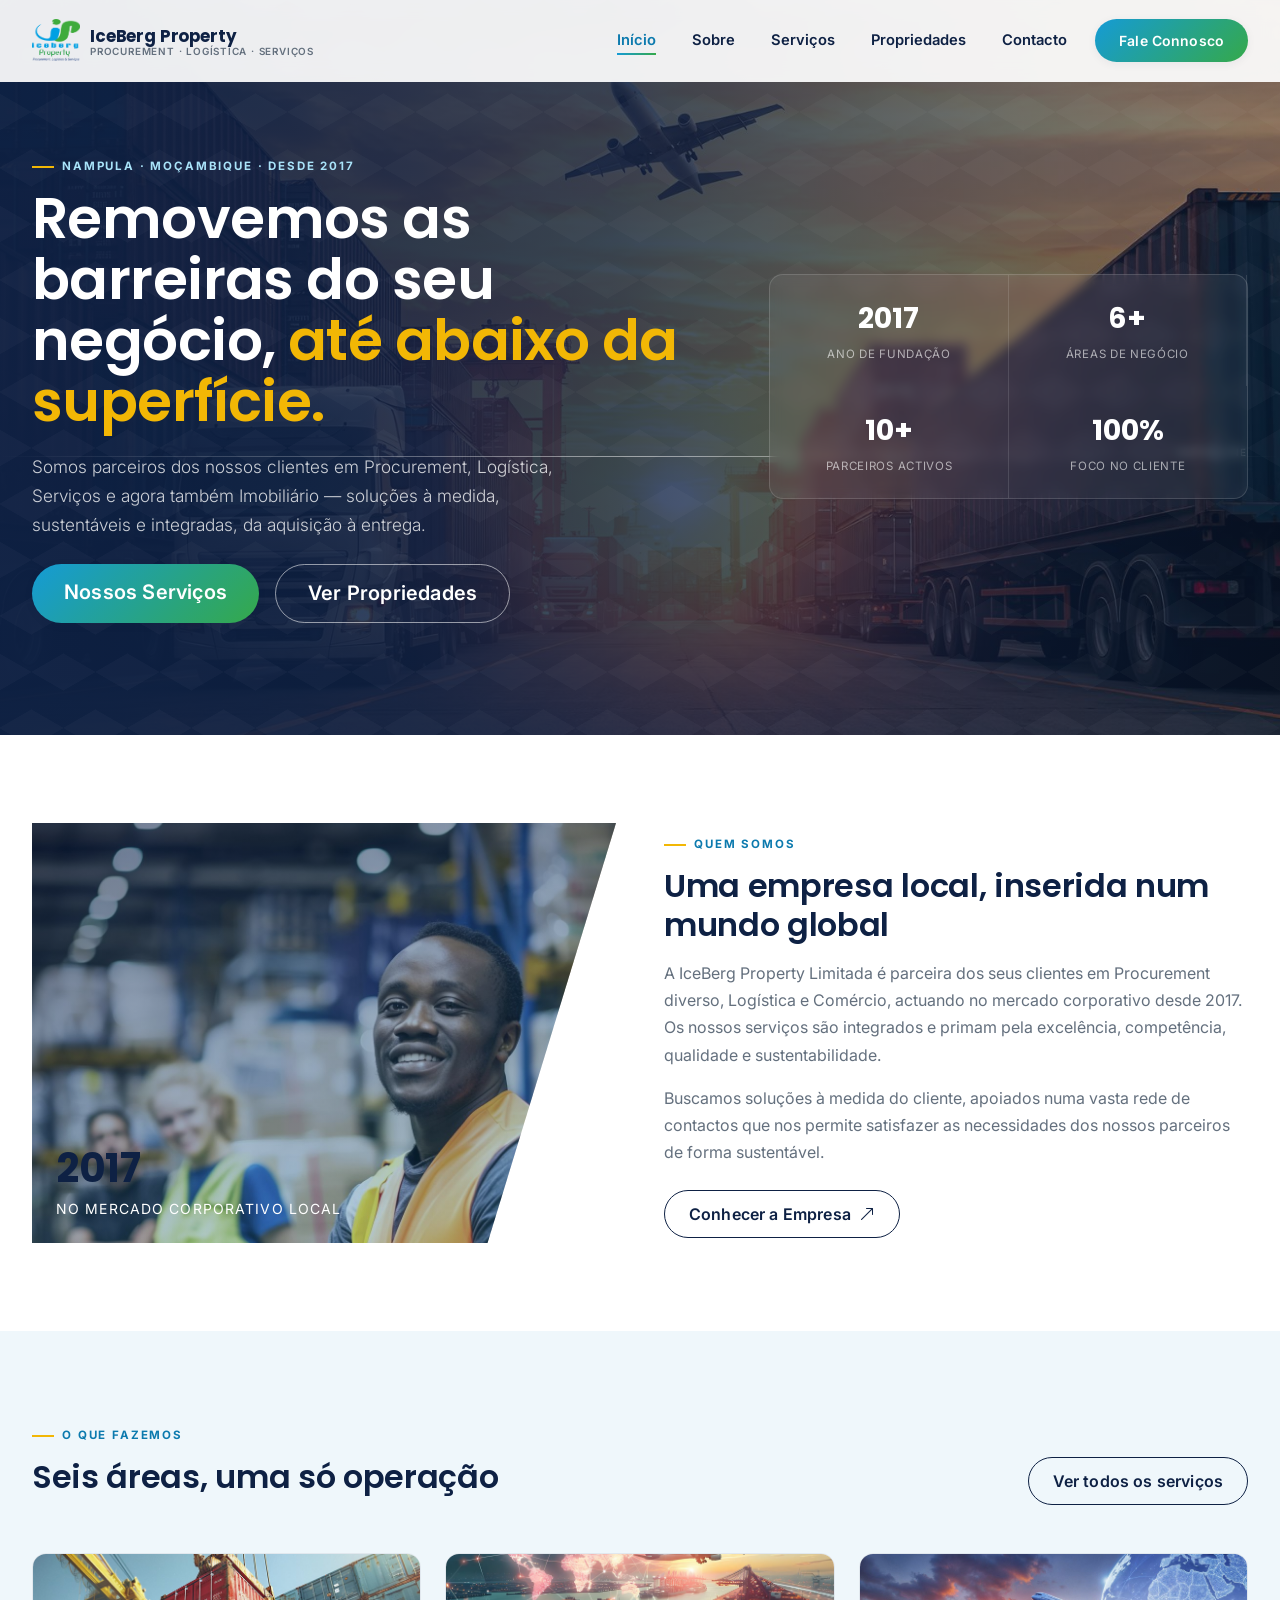
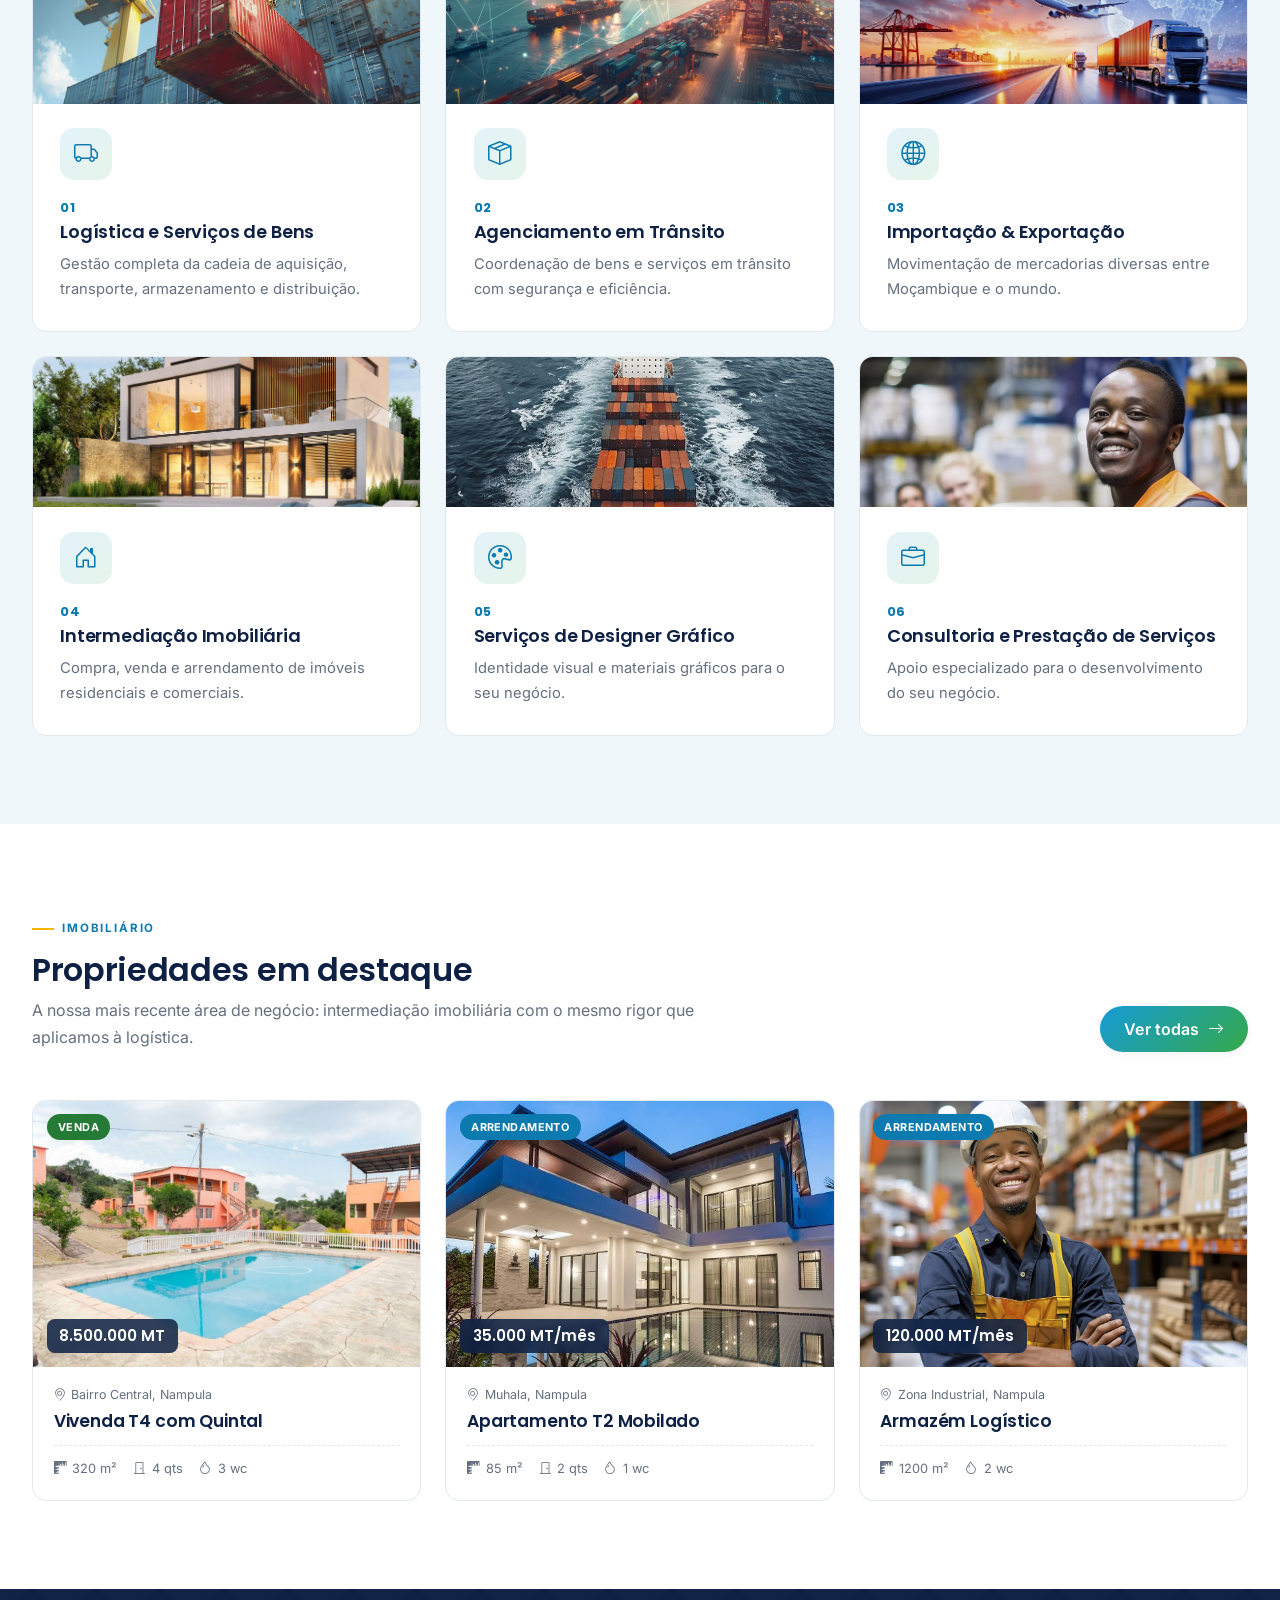
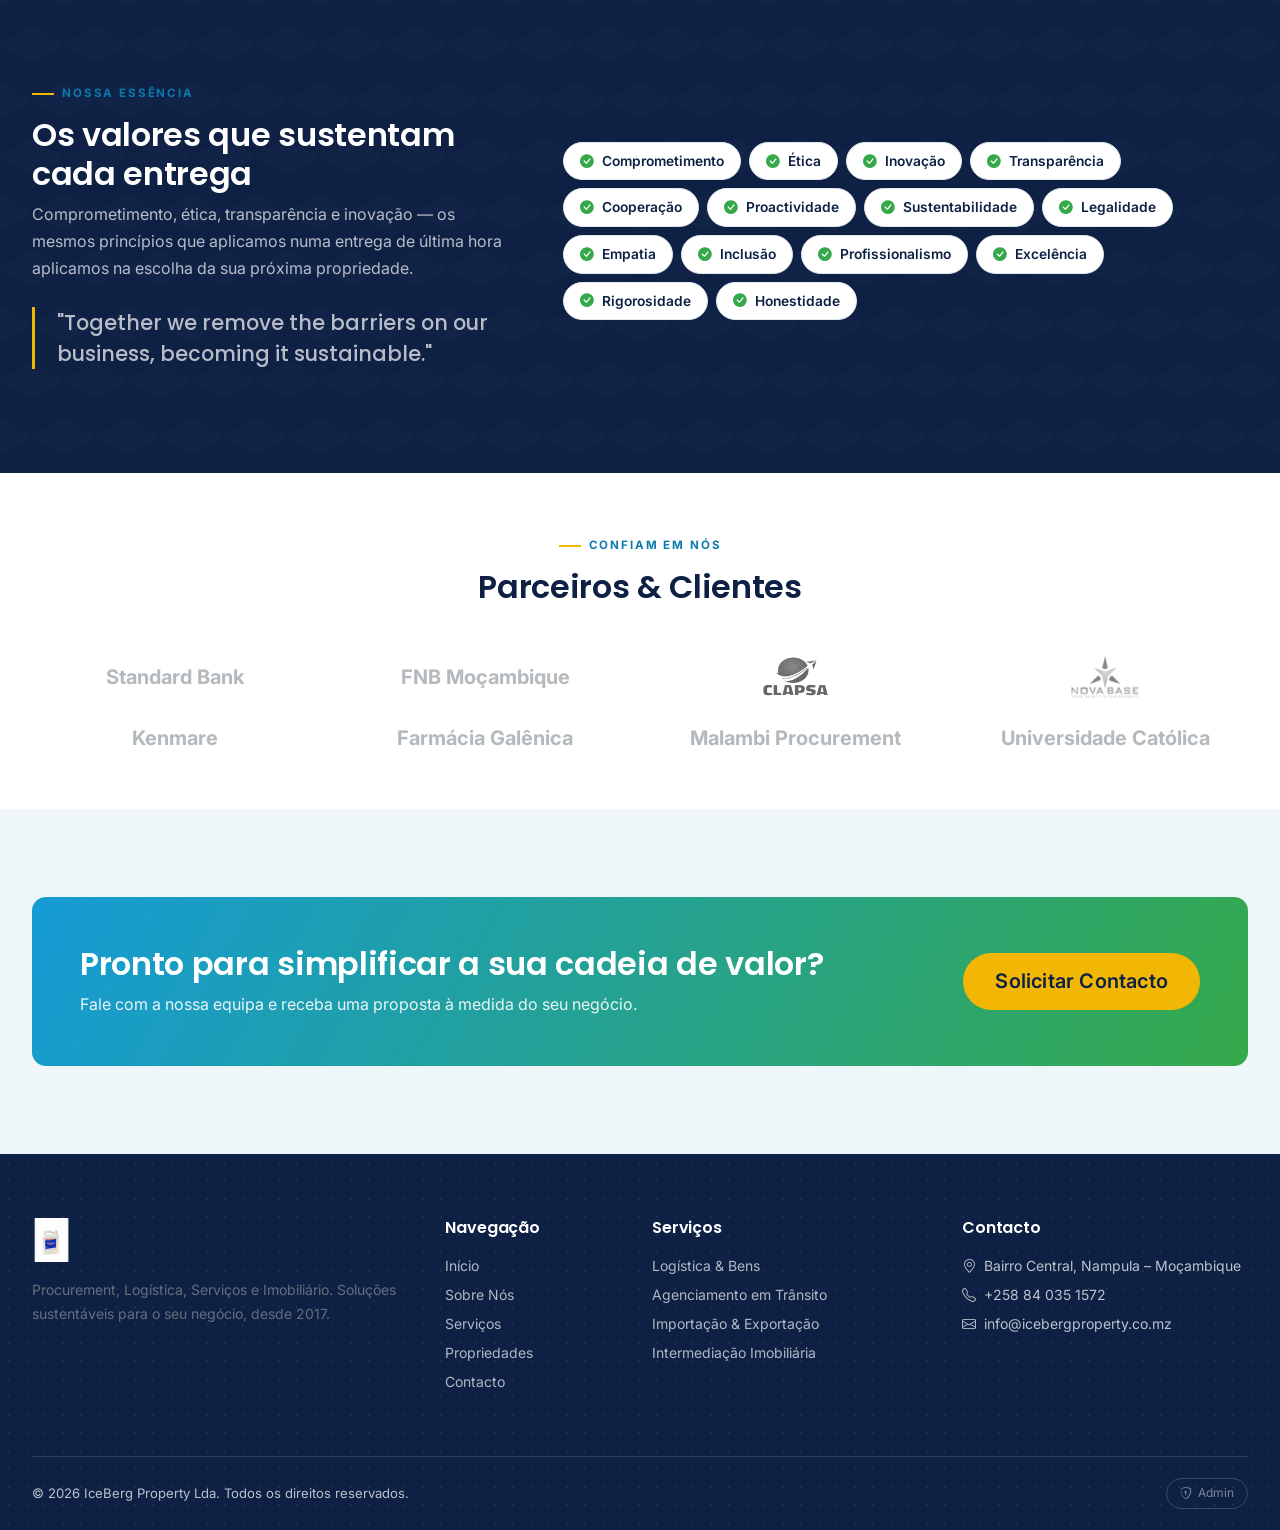
==== index.html @ df7895a2 "Launch IceBerg Property website" ====
<!doctype html>
<html lang="pt-mz">
<head>
<meta charset="UTF-8">
<meta name="viewport" content="width=device-width, initial-scale=1">
<title>IceBerg Property Lda | Procurement, Logística &amp; Serviços</title>
<meta name="description" content="IceBerg Property Lda — Procurement, Logística, Serviços e Imobiliário em Nampula, Moçambique. Soluções à medida do cliente desde 2017.">

<link rel="icon" href="assets/img/logo.png">
<link href="https://cdn.jsdelivr.net/npm/bootstrap@5.3.3/dist/css/bootstrap.min.css" rel="stylesheet">
<link href="https://cdn.jsdelivr.net/npm/bootstrap-icons@1.11.3/font/bootstrap-icons.css" rel="stylesheet">
<link href="https://fonts.googleapis.com/css2?family=Poppins:wght@500;600;700&family=Inter:wght@400;500;600;700&display=swap" rel="stylesheet">
<link href="assets/css/style.css" rel="stylesheet">
</head>
<body>

<!-- ===== NAVBAR ===== -->
<nav class="navbar navbar-expand-lg fixed-top ib-navbar">
  <div class="container container-xl">
    <a class="navbar-brand" href="index.html">
      <img src="assets/img/logo.png" alt="IceBerg Property">
      <span class="ib-brand-text d-none d-sm-block">
        <b>IceBerg Property</b>
        <span>Procurement · Logística · Serviços</span>
      </span>
    </a>
    <button class="navbar-toggler border-0" type="button" data-bs-toggle="collapse" data-bs-target="#ibNavCollapse">
      <i class="bi bi-list fs-1 text-ib-blue"></i>
    </button>
    <div class="collapse navbar-collapse justify-content-end" id="ibNavCollapse">
      <ul class="navbar-nav align-items-lg-center gap-lg-1">
        <li class="nav-item"><a class="nav-link" href="index.html">Início</a></li>
        <li class="nav-item"><a class="nav-link" href="sobre.html">Sobre</a></li>
        <li class="nav-item"><a class="nav-link" href="servicos.html">Serviços</a></li>
        <li class="nav-item"><a class="nav-link" href="propriedades.html">Propriedades</a></li>
        <li class="nav-item"><a class="nav-link" href="contacto.html">Contacto</a></li>
        <li class="nav-item ms-lg-2 mt-2 mt-lg-0"><a class="btn btn-ib-primary btn-sm" href="contacto.html">Fale Connosco</a></li>
      </ul>
    </div>
  </div>
</nav>

<!-- ===== HERO ===== -->
<header class="ib-hero">
  <div class="ib-hero-surface"></div>
  <div class="ib-hero-hex"></div>
  <div class="ib-hero-line"></div>
  <div class="container container-xl ib-hero-content">
    <div class="row align-items-center g-5">
      <div class="col-lg-7">
        <div class="eyebrow">Nampula · Moçambique · Desde 2017</div>
        <h1>Removemos as barreiras do seu negócio, <em>até abaixo da superfície.</em></h1>
        <p class="lead">Somos parceiros dos nossos clientes em Procurement, Logística, Serviços e agora também Imobiliário — soluções à medida, sustentáveis e integradas, da aquisição à entrega.</p>
        <div class="d-flex flex-wrap gap-3 mt-4">
          <a href="servicos.html" class="btn btn-ib-primary btn-lg">Nossos Serviços</a>
          <a href="propriedades.html" class="btn btn-ib-outline-light btn-lg">Ver Propriedades</a>
        </div>
      </div>
      <div class="col-lg-5">
        <div class="ib-hero-stats row g-0">
          <div class="col-6 stat"><b>2017</b><span>Ano de Fundação</span></div>
          <div class="col-6 stat"><b>6+</b><span>Áreas de Negócio</span></div>
          <div class="col-6 stat"><b>10+</b><span>Parceiros Activos</span></div>
          <div class="col-6 stat"><b>100%</b><span>Foco no Cliente</span></div>
        </div>
      </div>
    </div>
  </div>
</header>

<!-- ===== QUEM SOMOS (teaser) ===== -->
<section class="bg-white">
  <div class="container container-xl">
    <div class="row align-items-center g-5">
      <div class="col-lg-6 reveal">
        <div class="ib-diagonal" style="background-image:linear-gradient(160deg, rgba(14,33,68,.58), rgba(21,155,214,.2)), url('assets/img/web/photorealistic-scene-with-warehouse-logistics-operations.jpg');">
          <div class="position-absolute bottom-0 start-0 p-4 text-white" style="z-index:2;">
            <div class="fs-1 fw-bold font-display">2017</div>
            <div class="small text-uppercase" style="letter-spacing:.08em;">no mercado corporativo local</div>
          </div>
        </div>
      </div>
      <div class="col-lg-6 reveal">
        <div class="eyebrow">Quem Somos</div>
        <h2 class="mb-3">Uma empresa local, inserida num mundo global</h2>
        <p>A IceBerg Property Limitada é parceira dos seus clientes em Procurement diverso, Logística e Comércio, actuando no mercado corporativo desde 2017. Os nossos serviços são integrados e primam pela excelência, competência, qualidade e sustentabilidade.</p>
        <p>Buscamos soluções à medida do cliente, apoiados numa vasta rede de contactos que nos permite satisfazer as necessidades dos nossos parceiros de forma sustentável.</p>
        <a href="sobre.html" class="btn btn-ib-outline mt-2">Conhecer a Empresa <i class="bi bi-arrow-up-right ms-1"></i></a>
      </div>
    </div>
  </div>
</section>

<!-- ===== SERVIÇOS ===== -->
<section class="bg-ice">
  <div class="container container-xl">
    <div class="row justify-content-between align-items-end mb-5">
      <div class="col-lg-7 reveal">
        <div class="eyebrow">O Que Fazemos</div>
        <h2>Seis áreas, uma só operação</h2>
      </div>
      <div class="col-lg-3 text-lg-end reveal">
        <a href="servicos.html" class="btn btn-ib-outline">Ver todos os serviços</a>
      </div>
    </div>
    <div class="row g-4" id="ibHomeServices"></div>
  </div>
</section>

<!-- ===== PROPRIEDADES EM DESTAQUE ===== -->
<section class="bg-white">
  <div class="container container-xl">
    <div class="row justify-content-between align-items-end mb-5">
      <div class="col-lg-7 reveal">
        <div class="eyebrow">Imobiliário</div>
        <h2>Propriedades em destaque</h2>
        <p class="mb-0">A nossa mais recente área de negócio: intermediação imobiliária com o mesmo rigor que aplicamos à logística.</p>
      </div>
      <div class="col-lg-3 text-lg-end reveal">
        <a href="propriedades.html" class="btn btn-ib-primary">Ver todas <i class="bi bi-arrow-right ms-1"></i></a>
      </div>
    </div>
    <div class="row g-4" id="ibHomeProperties"></div>
  </div>
</section>

<!-- ===== VALORES ===== -->
<section class="ib-depth">
  <div class="ib-hero-hex" style="opacity:.25;"></div>
  <div class="container container-xl position-relative">
    <div class="row g-5 align-items-center">
      <div class="col-lg-5 reveal">
        <div class="eyebrow">Nossa Essência</div>
        <h2>Os valores que sustentam cada entrega</h2>
        <p>Comprometimento, ética, transparência e inovação — os mesmos princípios que aplicamos numa entrega de última hora aplicamos na escolha da sua próxima propriedade.</p>
        <p class="ib-quote mt-4">"Together we remove the barriers on our business, becoming it sustainable."</p>
      </div>
      <div class="col-lg-7 reveal">
        <div class="d-flex flex-wrap">
          <span class="ib-value-pill"><i class="bi bi-check-circle-fill"></i> Comprometimento</span>
          <span class="ib-value-pill"><i class="bi bi-check-circle-fill"></i> Ética</span>
          <span class="ib-value-pill"><i class="bi bi-check-circle-fill"></i> Inovação</span>
          <span class="ib-value-pill"><i class="bi bi-check-circle-fill"></i> Transparência</span>
          <span class="ib-value-pill"><i class="bi bi-check-circle-fill"></i> Cooperação</span>
          <span class="ib-value-pill"><i class="bi bi-check-circle-fill"></i> Proactividade</span>
          <span class="ib-value-pill"><i class="bi bi-check-circle-fill"></i> Sustentabilidade</span>
          <span class="ib-value-pill"><i class="bi bi-check-circle-fill"></i> Legalidade</span>
          <span class="ib-value-pill"><i class="bi bi-check-circle-fill"></i> Empatia</span>
          <span class="ib-value-pill"><i class="bi bi-check-circle-fill"></i> Inclusão</span>
          <span class="ib-value-pill"><i class="bi bi-check-circle-fill"></i> Profissionalismo</span>
          <span class="ib-value-pill"><i class="bi bi-check-circle-fill"></i> Excelência</span>
          <span class="ib-value-pill"><i class="bi bi-check-circle-fill"></i> Rigorosidade</span>
          <span class="ib-value-pill"><i class="bi bi-check-circle-fill"></i> Honestidade</span>
        </div>
      </div>
    </div>
  </div>
</section>

<!-- ===== PARCEIROS ===== -->
<section class="bg-white section-sm">
  <div class="container container-xl text-center">
    <div class="eyebrow justify-content-center">Confiam em Nós</div>
    <h2 class="mb-5">Parceiros &amp; Clientes</h2>
    <div class="row row-cols-2 row-cols-md-4 g-4 align-items-center justify-content-center">
      <div class="col d-flex justify-content-center"><span class="fw-bold text-secondary fs-5 opacity-50">Standard Bank</span></div>
      <div class="col d-flex justify-content-center"><span class="fw-bold text-secondary fs-5 opacity-50">FNB Moçambique</span></div>
      <div class="col d-flex justify-content-center"><img src="assets/img/partners/logger.png" class="ib-partner-logo" alt="CLAPSA"></div>
      <div class="col d-flex justify-content-center"><img src="assets/img/partners/novabase.png" class="ib-partner-logo" alt="Nova Base"></div>
      <div class="col d-flex justify-content-center"><span class="fw-bold text-secondary fs-5 opacity-50">Kenmare</span></div>
      <div class="col d-flex justify-content-center"><span class="fw-bold text-secondary fs-5 opacity-50">Farmácia Galênica</span></div>
      <div class="col d-flex justify-content-center"><span class="fw-bold text-secondary fs-5 opacity-50">Malambi Procurement</span></div>
      <div class="col d-flex justify-content-center"><span class="fw-bold text-secondary fs-5 opacity-50">Universidade Católica</span></div>
    </div>
  </div>
</section>

<!-- ===== CTA ===== -->
<section class="bg-ice">
  <div class="container container-xl">
    <div class="rounded-ib p-5 p-lg-5 text-center text-lg-start d-flex flex-column flex-lg-row align-items-lg-center justify-content-between gap-4" style="background: linear-gradient(120deg, var(--ib-blue), var(--ib-green));">
      <div>
        <h2 class="text-white mb-2">Pronto para simplificar a sua cadeia de valor?</h2>
        <p class="text-white mb-0" style="opacity:.9;">Fale com a nossa equipa e receba uma proposta à medida do seu negócio.</p>
      </div>
      <a href="contacto.html" class="btn btn-ib-gold btn-lg flex-shrink-0">Solicitar Contacto</a>
    </div>
  </div>
</section>

<!-- ===== FOOTER ===== -->
<footer class="ib-footer">
  <div class="container container-xl footer-inner">
    <div class="row g-4">
      <div class="col-lg-4">
        <img src="assets/img/logo-alt.png" class="flogo" alt="IceBerg Property">
        <p class="small">Procurement, Logística, Serviços e Imobiliário. Soluções sustentáveis para o seu negócio, desde 2017.</p>
      </div>
      <div class="col-lg-2 col-6">
        <h5>Navegação</h5>
        <ul class="list-unstyled small d-flex flex-column gap-2">
          <li><a href="index.html">Início</a></li>
          <li><a href="sobre.html">Sobre Nós</a></li>
          <li><a href="servicos.html">Serviços</a></li>
          <li><a href="propriedades.html">Propriedades</a></li>
          <li><a href="contacto.html">Contacto</a></li>
        </ul>
      </div>
      <div class="col-lg-3 col-6">
        <h5>Serviços</h5>
        <ul class="list-unstyled small d-flex flex-column gap-2">
          <li><a href="servicos.html">Logística &amp; Bens</a></li>
          <li><a href="servicos.html">Agenciamento em Trânsito</a></li>
          <li><a href="servicos.html">Importação &amp; Exportação</a></li>
          <li><a href="propriedades.html">Intermediação Imobiliária</a></li>
        </ul>
      </div>
      <div class="col-lg-3">
        <h5>Contacto</h5>
        <ul class="list-unstyled small d-flex flex-column gap-2">
          <li><i class="bi bi-geo-alt me-2"></i>Bairro Central, Nampula – Moçambique</li>
          <li><i class="bi bi-telephone me-2"></i>+258 84 035 1572</li>
          <li><i class="bi bi-envelope me-2"></i>info@icebergproperty.co.mz</li>
        </ul>
      </div>
    </div>
    <div class="fbottom d-flex flex-column flex-md-row justify-content-between align-items-center gap-3">
      <div>&copy; <span class="ib-year"></span> IceBerg Property Lda. Todos os direitos reservados.</div>
      <a href="admin.html" class="ib-admin-link"><i class="bi bi-shield-lock"></i> Admin</a>
    </div>
  </div>
</footer>

<button class="ib-totop" aria-label="Voltar ao topo"><i class="bi bi-arrow-up"></i></button>

<script src="https://cdn.jsdelivr.net/npm/bootstrap@5.3.3/dist/js/bootstrap.bundle.min.js"></script>
<script src="assets/js/data.js"></script>
<script src="assets/js/main.js"></script>
<script>
  const ICONS = ['bi-truck','bi-box-seam','bi-globe2','bi-house-door','bi-palette','bi-briefcase'];
  const SERVICES = [
    {t:'Logística e Serviços de Bens', d:'Gestão completa da cadeia de aquisição, transporte, armazenamento e distribuição.'},
    {t:'Agenciamento em Trânsito', d:'Coordenação de bens e serviços em trânsito com segurança e eficiência.'},
    {t:'Importação &amp; Exportação', d:'Movimentação de mercadorias diversas entre Moçambique e o mundo.'},
    {t:'Intermediação Imobiliária', d:'Compra, venda e arrendamento de imóveis residenciais e comerciais.'},
    {t:'Serviços de Designer Gráfico', d:'Identidade visual e materiais gráficos para o seu negócio.'},
    {t:'Consultoria e Prestação de Serviços', d:'Apoio especializado para o desenvolvimento do seu negócio.'},
  ];
  const SERVICE_IMAGES = [
    'assets/img/web/transport-logistics-products (1).jpg',
    'assets/img/web/technological-futuristic-holograms-logistics-means-transport.jpg',
    'assets/img/web/global-logistics-transportation-network.jpg',
    'assets/img/web/GettyImages-1151832961.jpg',
    'assets/img/web/transport-logistics-products.jpg',
    'assets/img/web/photorealistic-scene-with-warehouse-logistics-operations.jpg'
  ];
  document.getElementById('ibHomeServices').innerHTML = SERVICES.map((s,i)=>`
    <div class="col-md-6 col-lg-4 reveal" style="transition-delay:${i*70}ms">
      <div class="ib-card ib-service-card">
        <img class="ib-service-img" src="${SERVICE_IMAGES[i]}" alt="${s.t}" loading="lazy">
        <div class="ib-service-content">
          <div class="ib-icon"><i class="bi ${ICONS[i]} fs-4"></i></div>
          <div class="ib-num mb-1">0${i+1}</div>
          <h3>${s.t}</h3>
          <p>${s.d}</p>
        </div>
      </div>
    </div>`).join('');

  const feats = ibGetProperties().filter(p=>p.destaque).slice(0,3);
  document.getElementById('ibHomeProperties').innerHTML = feats.map((p,i)=>`
    <div class="col-md-6 col-lg-4 reveal" style="transition-delay:${i*70}ms">
      <div class="ib-prop-card">
        <div class="ib-prop-media">
          <span class="ib-prop-status ${p.estado==='Venda'?'status-venda':'status-arrendamento'}">${p.estado}</span>
          <span class="ib-prop-price">${ibFmtPrice(p)}</span>
          ${ibPropMedia(p, i)}
        </div>
        <div class="ib-prop-body">
          <div class="loc"><i class="bi bi-geo-alt"></i>${p.localizacao}</div>
          <h4>${p.title}</h4>
          <div class="ib-prop-feats">
            <span><i class="bi bi-rulers"></i>${p.area} m²</span>
            ${p.quartos? `<span><i class="bi bi-door-closed"></i>${p.quartos} qts</span>`:''}
            ${p.wc? `<span><i class="bi bi-droplet"></i>${p.wc} wc</span>`:''}
          </div>
        </div>
      </div>
    </div>`).join('');
</script>
</body>
</html>
---- assets/css/style.css ----
/* ==========================================================================
   IceBerg Property Lda — Design System
   Signature idea: the surface / the depth.
   A thin horizon line separates what clients see (clean, icy, calm) from
   the operational depth underneath (navy, dense, always working) —
   procurement, logistics, warehousing, real estate — the part of the
   iceberg nobody sees but that holds everything up.
   ========================================================================== */

:root{
  /* Brand core, pulled from the IceBerg mark */
  --ib-blue:        #159BD6;
  --ib-blue-dark:   #0C7AAE;
  --ib-green:       #35A94A;
  --ib-green-dark:  #257A36;
  --ib-navy:        #0E2144;
  --ib-navy-2:      #16305E;
  --ib-gold:        #F2B705;

  /* Neutrals */
  --ib-ice:         #EFF7FB;
  --ib-mist:        #64707E;
  --ib-line:        #E1E8EE;
  --ib-ink:         #12202E;
  --ib-white:       #FFFFFF;

  /* Type */
  --f-display: 'Poppins', 'Segoe UI', sans-serif;
  --f-body: 'Inter', 'Segoe UI', sans-serif;

  /* Rhythm */
  --radius: 14px;
  --radius-sm: 8px;
  --shadow-sm: 0 2px 10px rgba(14,33,68,.06);
  --shadow-md: 0 12px 32px rgba(14,33,68,.10);
  --shadow-lg: 0 24px 60px rgba(14,33,68,.16);
}

*{ box-sizing: border-box; }

html{ scroll-behavior: smooth; }

body{
  font-family: var(--f-body);
  color: var(--ib-ink);
  background: var(--ib-white);
  -webkit-font-smoothing: antialiased;
}

h1,h2,h3,h4,h5,.font-display{
  font-family: var(--f-display);
  font-weight: 600;
  letter-spacing: -0.01em;
  color: var(--ib-navy);
}

p{ color: var(--ib-mist); line-height: 1.7; }

a{ text-decoration: none; }

::selection{ background: var(--ib-gold); color: var(--ib-navy); }

.container-xl{ max-width: 1240px; }

/* ---------- eyebrow / kicker ---------- */
.eyebrow{
  display: inline-flex;
  align-items: center;
  gap: .5rem;
  font-family: var(--f-body);
  font-weight: 700;
  font-size: .72rem;
  letter-spacing: .16em;
  text-transform: uppercase;
  color: var(--ib-blue-dark);
  margin-bottom: .85rem;
}
.eyebrow::before{
  content:"";
  width: 22px; height: 2px;
  background: var(--ib-gold);
  display: inline-block;
}

/* ---------- buttons ---------- */
.btn{ font-family: var(--f-body); font-weight: 600; border-radius: 999px; padding: .68rem 1.5rem; letter-spacing: .01em; }
.btn-lg{ padding: .85rem 2rem; }
.btn-ib-primary{
  background: linear-gradient(135deg, var(--ib-blue), var(--ib-green));
  border: none; color: #fff;
  box-shadow: var(--shadow-sm);
  transition: transform .18s ease, box-shadow .18s ease;
}
.btn-ib-primary:hover{ color:#fff; transform: translateY(-2px); box-shadow: var(--shadow-md); }
.btn-ib-outline{
  background: transparent;
  border: 1.5px solid var(--ib-navy);
  color: var(--ib-navy);
  transition: all .18s ease;
}
.btn-ib-outline:hover{ background: var(--ib-navy); color:#fff; transform: translateY(-2px); }
.btn-ib-outline-light{
  background: transparent;
  border: 1.5px solid rgba(255,255,255,.55);
  color: #fff;
}
.btn-ib-outline-light:hover{ background: rgba(255,255,255,.12); color:#fff; border-color:#fff; }
.btn-ib-gold{
  background: var(--ib-gold); border:none; color: var(--ib-navy);
  transition: transform .18s ease;
}
.btn-ib-gold:hover{ transform: translateY(-2px); color: var(--ib-navy); }

/* ---------- navbar ---------- */
.ib-navbar{
  padding: .9rem 0;
  background: rgba(255,255,255,.92);
  backdrop-filter: blur(10px);
  border-bottom: 1px solid transparent;
  transition: all .25s ease;
}
.ib-navbar.is-scrolled{
  padding: .55rem 0;
  border-bottom: 1px solid var(--ib-line);
  box-shadow: var(--shadow-sm);
}
.ib-navbar .navbar-brand{ display:flex; align-items:center; gap:.6rem; }
.ib-navbar .navbar-brand img{ height: 42px; width:auto; transition: height .25s ease; }
.ib-navbar.is-scrolled .navbar-brand img{ height: 36px; }
.ib-brand-text{ line-height: 1.05; }
.ib-brand-text b{ font-family: var(--f-display); color: var(--ib-navy); font-size: 1.05rem; letter-spacing: -0.01em; }
.ib-brand-text span{ display:block; font-size:.62rem; letter-spacing:.08em; text-transform:uppercase; color: var(--ib-mist); font-weight:600; }

.ib-navbar .nav-link{
  font-weight: 600;
  font-size: .92rem;
  color: var(--ib-navy) !important;
  padding: .5rem 1rem !important;
  position: relative;
}
.ib-navbar .nav-link::after{
  content:"";
  position:absolute; left: 1rem; right:1rem; bottom: .25rem; height:2px;
  background: linear-gradient(90deg, var(--ib-blue), var(--ib-green));
  transform: scaleX(0); transform-origin: left; transition: transform .2s ease;
}
.ib-navbar .nav-link:hover::after,
.ib-navbar .nav-link.active::after{ transform: scaleX(1); }
.ib-navbar .nav-link.active{ color: var(--ib-blue-dark) !important; }

/* ---------- hero: surface / depth ---------- */
.ib-hero{
  position: relative;
  background: var(--ib-navy);
  overflow: hidden;
  color: #fff;
  padding-top: 150px;
}
.ib-hero-surface{
  position:absolute; inset:0; height: 100%;
  background:
    linear-gradient(90deg, rgba(14,33,68,.96) 0%, rgba(14,33,68,.82) 48%, rgba(14,33,68,.48) 100%),
    url('../img/web/global-shipping-logistics-sunset-with-airplane-trucks.jpg') center/cover no-repeat;
}
.ib-hero-hex{
  position:absolute; inset:0;
  background-image:
    linear-gradient(30deg, rgba(255,255,255,.05) 12%, transparent 12.5%, transparent 87%, rgba(255,255,255,.05) 87.5%, rgba(255,255,255,.05)),
    linear-gradient(150deg, rgba(255,255,255,.05) 12%, transparent 12.5%, transparent 87%, rgba(255,255,255,.05) 87.5%, rgba(255,255,255,.05)),
    linear-gradient(30deg, rgba(255,255,255,.05) 12%, transparent 12.5%, transparent 87%, rgba(255,255,255,.05) 87.5%, rgba(255,255,255,.05)),
    linear-gradient(150deg, rgba(255,255,255,.05) 12%, transparent 12.5%, transparent 87%, rgba(255,255,255,.05) 87.5%, rgba(255,255,255,.05));
  background-size: 64px 112px;
  background-position: 0 0, 0 0, 32px 56px, 32px 56px;
  opacity:.5;
}
.ib-hero-line{
  position:absolute; left:0; right:0; top: 62%; height:1px;
  background: linear-gradient(90deg, transparent, rgba(255,255,255,.5), transparent);
}
.ib-hero-line::after{
  content:"waterline";
  position:absolute; right: 2rem; top: -.65rem;
  font-family: var(--f-body); font-size:.62rem; letter-spacing:.18em; text-transform:uppercase;
  color: rgba(255,255,255,.45);
}
.ib-hero-content{ position:relative; z-index:2; padding-bottom: 7rem; }
.ib-hero h1{
  color:#fff; font-size: clamp(2.2rem, 4.4vw, 3.6rem); line-height:1.08; margin-bottom:1.2rem;
}
.ib-hero h1 em{ font-style:normal; color: var(--ib-gold); }
.ib-hero p.lead{ color: rgba(255,255,255,.78); max-width: 560px; font-size:1.08rem; }
.ib-hero .eyebrow{ color: #A9E3F9; }
.ib-hero .eyebrow::before{ background: var(--ib-gold); }

.ib-hero-stats{
  position:relative; z-index:2;
  background: rgba(255,255,255,.06);
  border: 1px solid rgba(255,255,255,.14);
  border-radius: var(--radius);
  backdrop-filter: blur(6px);
}
.ib-hero-stats .stat{ padding: 1.4rem 1rem; text-align:center; border-right: 1px solid rgba(255,255,255,.12); }
.ib-hero-stats .stat:last-child{ border-right:none; }
.ib-hero-stats .stat b{ display:block; font-family: var(--f-display); font-size: 1.8rem; color:#fff; }
.ib-hero-stats .stat span{ font-size:.72rem; letter-spacing:.06em; text-transform:uppercase; color: rgba(255,255,255,.6); }

/* generic dark section (depth) */
.ib-depth{ background: var(--ib-navy); color: #fff; position:relative; overflow:hidden; }
.ib-depth h2, .ib-depth h3{ color:#fff; }
.ib-depth p{ color: rgba(255,255,255,.7); }

/* ---------- section basics ---------- */
section{ padding: 5.5rem 0; }
.section-sm{ padding: 3.5rem 0; }
.bg-ice{ background: var(--ib-ice); }

.divider-dot{
  width:8px; height:8px; border-radius:50%;
  background: var(--ib-gold); display:inline-block; margin: 0 .5rem;
}

/* ---------- diagonal media block (from brand deck) ---------- */
.ib-diagonal{
  position: relative;
  clip-path: polygon(0 0, 100% 0, 78% 100%, 0% 100%);
  overflow: hidden;
  min-height: 420px;
  background-size: cover;
  background-position: center;
}
@media (max-width: 991px){
  .ib-diagonal{ clip-path: none; border-radius: var(--radius); min-height: 280px; }
}

/* ---------- cards ---------- */
.ib-card{
  background:#fff;
  border: 1px solid var(--ib-line);
  border-radius: var(--radius);
  padding: 2rem 1.7rem;
  height:100%;
  transition: transform .22s ease, box-shadow .22s ease, border-color .22s ease;
}
.ib-card:hover{ transform: translateY(-6px); box-shadow: var(--shadow-md); border-color: transparent; }
.ib-card .ib-num{
  font-family: var(--f-display); font-weight:700; font-size:.8rem;
  color: var(--ib-blue-dark); letter-spacing:.05em;
}
.ib-card .ib-icon{
  width: 52px; height:52px; border-radius: 14px;
  display:flex; align-items:center; justify-content:center;
  background: linear-gradient(135deg, rgba(21,155,214,.12), rgba(53,169,74,.12));
  color: var(--ib-blue-dark); margin-bottom: 1.1rem;
}
.ib-card h3, .ib-card h4{ font-size: 1.12rem; margin-bottom:.6rem; }
.ib-card p{ font-size:.92rem; margin-bottom:0; }
.ib-service-card{ padding:0; overflow:hidden; }
.ib-service-card .ib-service-img{ width:100%; height:150px; object-fit:cover; display:block; }
.ib-service-card .ib-service-content{ padding:1.55rem 1.7rem 1.8rem; }

.ib-value-pill{
  display:inline-flex; align-items:center; gap:.5rem;
  background: #fff; border:1px solid var(--ib-line);
  border-radius: 999px; padding: .5rem 1rem; font-size:.86rem; font-weight:600;
  color: var(--ib-navy); margin: .25rem;
}
.ib-value-pill i{ color: var(--ib-green); }

/* ---------- product / property cards ---------- */
.ib-prod-card{
  background:#fff; border:1px solid var(--ib-line); border-radius: var(--radius);
  overflow:hidden; height:100%; transition: box-shadow .2s ease, transform .2s ease;
}
.ib-prod-card:hover{ box-shadow: var(--shadow-md); transform: translateY(-4px); }
.ib-prod-thumb{
  aspect-ratio: 4/3.1; background: var(--ib-ice); display:flex; align-items:center; justify-content:center; overflow:hidden;
}
.ib-prod-thumb img{ width:100%; height:100%; object-fit: contain; padding: 14px; mix-blend-mode: multiply; }
.ib-prod-tag{
  position:absolute; margin:.7rem; padding:.25rem .65rem; font-size:.68rem; font-weight:700;
  letter-spacing:.04em; text-transform:uppercase; border-radius:999px; background: var(--ib-navy); color:#fff;
}
.ib-prod-body{ padding: 1.1rem 1.15rem 1.3rem; }
.ib-prod-body .cat{ font-size:.68rem; text-transform:uppercase; letter-spacing:.08em; font-weight:700; color: var(--ib-blue-dark); }
.ib-prod-body h4{ font-size: 1rem; margin: .3rem 0 .4rem; }
.ib-prod-body p{ font-size:.85rem; margin-bottom:0; }

.ib-prop-card{
  background:#fff; border:1px solid var(--ib-line); border-radius: var(--radius); overflow:hidden; height:100%;
  transition: box-shadow .2s ease, transform .2s ease;
}
.ib-prop-card:hover{ box-shadow: var(--shadow-lg); transform: translateY(-5px); }
.ib-prop-media{ position:relative; aspect-ratio: 16/11; overflow:hidden; }
.ib-prop-media svg{ width:100%; height:100%; }
.ib-prop-img{ width:100%; height:100%; object-fit:cover; display:block; transition:transform .45s ease; }
.ib-prop-card:hover .ib-prop-img{ transform:scale(1.045); }
.ib-prop-modal-media{ min-height:300px; width:100%; height:100%; object-fit:cover; display:block; }
.ib-prop-status{
  position:absolute; top:.85rem; left:.85rem; z-index:2;
  padding:.3rem .7rem; border-radius:999px; font-size:.68rem; font-weight:700; letter-spacing:.04em; text-transform:uppercase;
  color:#fff;
}
.status-venda{ background: var(--ib-green-dark); }
.status-arrendamento{ background: var(--ib-blue-dark); }
.ib-prop-price{
  position:absolute; bottom:.85rem; left:.85rem; z-index:2;
  background: rgba(14,33,68,.85); backdrop-filter: blur(4px); color:#fff;
  padding:.35rem .8rem; border-radius: var(--radius-sm); font-family: var(--f-display); font-weight:600; font-size:.95rem;
}
.ib-prop-body{ padding: 1.2rem 1.3rem 1.4rem; }
.ib-prop-body .loc{ font-size:.78rem; color: var(--ib-mist); display:flex; align-items:center; gap:.35rem; margin-bottom:.4rem; }
.ib-prop-body h4{ font-size: 1.08rem; margin-bottom:.6rem; }
.ib-prop-feats{ display:flex; gap:1rem; padding-top:.8rem; margin-top:.8rem; border-top:1px dashed var(--ib-line); font-size:.8rem; color: var(--ib-mist); }
.ib-prop-feats span{ display:flex; align-items:center; gap:.35rem; }

/* ---------- filter bar (propriedades) ---------- */
.ib-filterbar{
  background:#fff; border:1px solid var(--ib-line); border-radius: var(--radius);
  padding: 1.1rem 1.2rem; box-shadow: var(--shadow-sm);
}
.ib-filterbar .form-select, .ib-filterbar .form-control{
  border-radius: var(--radius-sm); border-color: var(--ib-line); font-size:.9rem;
}
.ib-filterbar .form-select:focus, .ib-filterbar .form-control:focus{
  border-color: var(--ib-blue); box-shadow: 0 0 0 .2rem rgba(21,155,214,.14);
}

/* ---------- timeline / process (values) ---------- */
.ib-values-list{ list-style:none; padding:0; margin:0; }
.ib-values-list li{
  position:relative; padding: .55rem 0 .55rem 1.6rem; font-weight:600; color: var(--ib-navy); font-size:.95rem;
  border-left: 2px solid var(--ib-line); margin-left: 6px;
}
.ib-values-list li::before{
  content:""; position:absolute; left:-6px; top: 1.1rem; width:10px; height:10px; border-radius:50%;
  background: var(--ib-gold); border: 2px solid #fff; box-shadow: 0 0 0 1px var(--ib-line);
}
.ib-depth .ib-values-list li{
  color: rgba(255,255,255,.9);
  border-left-color: rgba(255,255,255,.55);
}

/* ---------- footer ---------- */
.ib-footer{ background: var(--ib-navy); color: rgba(255,255,255,.72); padding-top: 4rem; position:relative; overflow:hidden; }
.ib-footer::before{
  content:""; position:absolute; inset:0; opacity:.06;
  background-image: radial-gradient(circle, #fff 1px, transparent 1.4px);
  background-size: 18px 18px;
}
.ib-footer .footer-inner{ position:relative; z-index:1; }
.ib-footer h5{ color:#fff; font-size:1rem; margin-bottom:1.1rem; }
.ib-footer a{ color: rgba(255,255,255,.68); }
.ib-footer a:hover{ color: var(--ib-gold); }
.ib-footer .flogo{ height:44px; margin-bottom:1rem; }
.ib-footer .fbottom{ border-top:1px solid rgba(255,255,255,.12); padding: 1.3rem 0; margin-top: 3rem; font-size:.82rem; }
.ib-admin-link{
  display:inline-flex; align-items:center; gap:.4rem; font-size:.75rem; color: rgba(255,255,255,.45) !important;
  border:1px solid rgba(255,255,255,.18); padding:.35rem .8rem; border-radius:999px; transition: all .2s ease;
}
.ib-admin-link:hover{ color: var(--ib-gold) !important; border-color: var(--ib-gold); }

/* ---------- misc ---------- */
.ib-badge-soft{
  background: rgba(53,169,74,.1); color: var(--ib-green-dark); border-radius:999px;
  font-size:.72rem; font-weight:700; padding:.3rem .7rem; letter-spacing:.03em; text-transform:uppercase;
}
.ib-partner-logo{ filter: grayscale(1); opacity:.65; transition: all .2s ease; max-height:44px; width:auto; }
.ib-partner-logo:hover{ filter:none; opacity:1; }

.ib-quote{
  border-left: 3px solid var(--ib-gold); padding-left: 1.4rem; font-family: var(--f-display);
  font-size: 1.3rem; color: var(--ib-navy); font-weight:500; line-height:1.5;
}

.reveal{ opacity:0; transform: translateY(24px); transition: opacity .6s ease, transform .6s ease; }
.reveal.in{ opacity:1; transform:none; }

.form-control, .form-select{ border-radius: var(--radius-sm); border-color: var(--ib-line); padding:.72rem .9rem; }
.form-control:focus, .form-select:focus{ border-color: var(--ib-blue); box-shadow: 0 0 0 .2rem rgba(21,155,214,.14); }
.form-label{ font-weight:600; font-size:.86rem; color: var(--ib-navy); }

.ib-map-frame{ border-radius: var(--radius); overflow:hidden; border:1px solid var(--ib-line); }

.ib-breadcrumb-hero{
  background: var(--ib-navy); position:relative; overflow:hidden; padding: 160px 0 3.5rem;
}
.ib-breadcrumb-hero.has-photo{
  background-image:linear-gradient(90deg, rgba(14,33,68,.96), rgba(14,33,68,.68)), var(--hero-image);
  background-size:cover; background-position:center;
}
.ib-breadcrumb-hero .ib-hero-hex{ opacity:.35; }
.ib-breadcrumb-hero h1{ color:#fff; font-size: clamp(1.9rem, 3.4vw, 2.7rem); }
.ib-breadcrumb-hero .crumbs{ color: rgba(255,255,255,.6); font-size:.85rem; }
.ib-breadcrumb-hero .crumbs a{ color: rgba(255,255,255,.85); }
.ib-breadcrumb-hero .crumbs a:hover{ color: var(--ib-gold); }

/* ---------- back to top ---------- */
.ib-totop{
  position: fixed; right: 1.4rem; bottom: 1.4rem; z-index: 60;
  width: 44px; height:44px; border-radius:50%;
  background: var(--ib-navy); color:#fff; display:flex; align-items:center; justify-content:center;
  box-shadow: var(--shadow-md); opacity:0; pointer-events:none; transform: translateY(10px);
  transition: all .25s ease;
}
.ib-totop.show{ opacity:1; pointer-events:auto; transform:none; }

/* ---------- utility ---------- */
.text-ib-blue{ color: var(--ib-blue-dark); }
.text-ib-green{ color: var(--ib-green-dark); }
.text-ib-gold{ color: var(--ib-gold); }
.bg-ib-navy{ background: var(--ib-navy); }
.rounded-ib{ border-radius: var(--radius); }

@media (max-width: 767px){
  section{ padding: 3.5rem 0; }
  .ib-hero{ padding-top: 120px; }
  .ib-hero-stats .stat{ border-right:none; border-bottom: 1px solid rgba(255,255,255,.12); }
  .ib-hero-stats .stat:last-child{ border-bottom:none; }
}
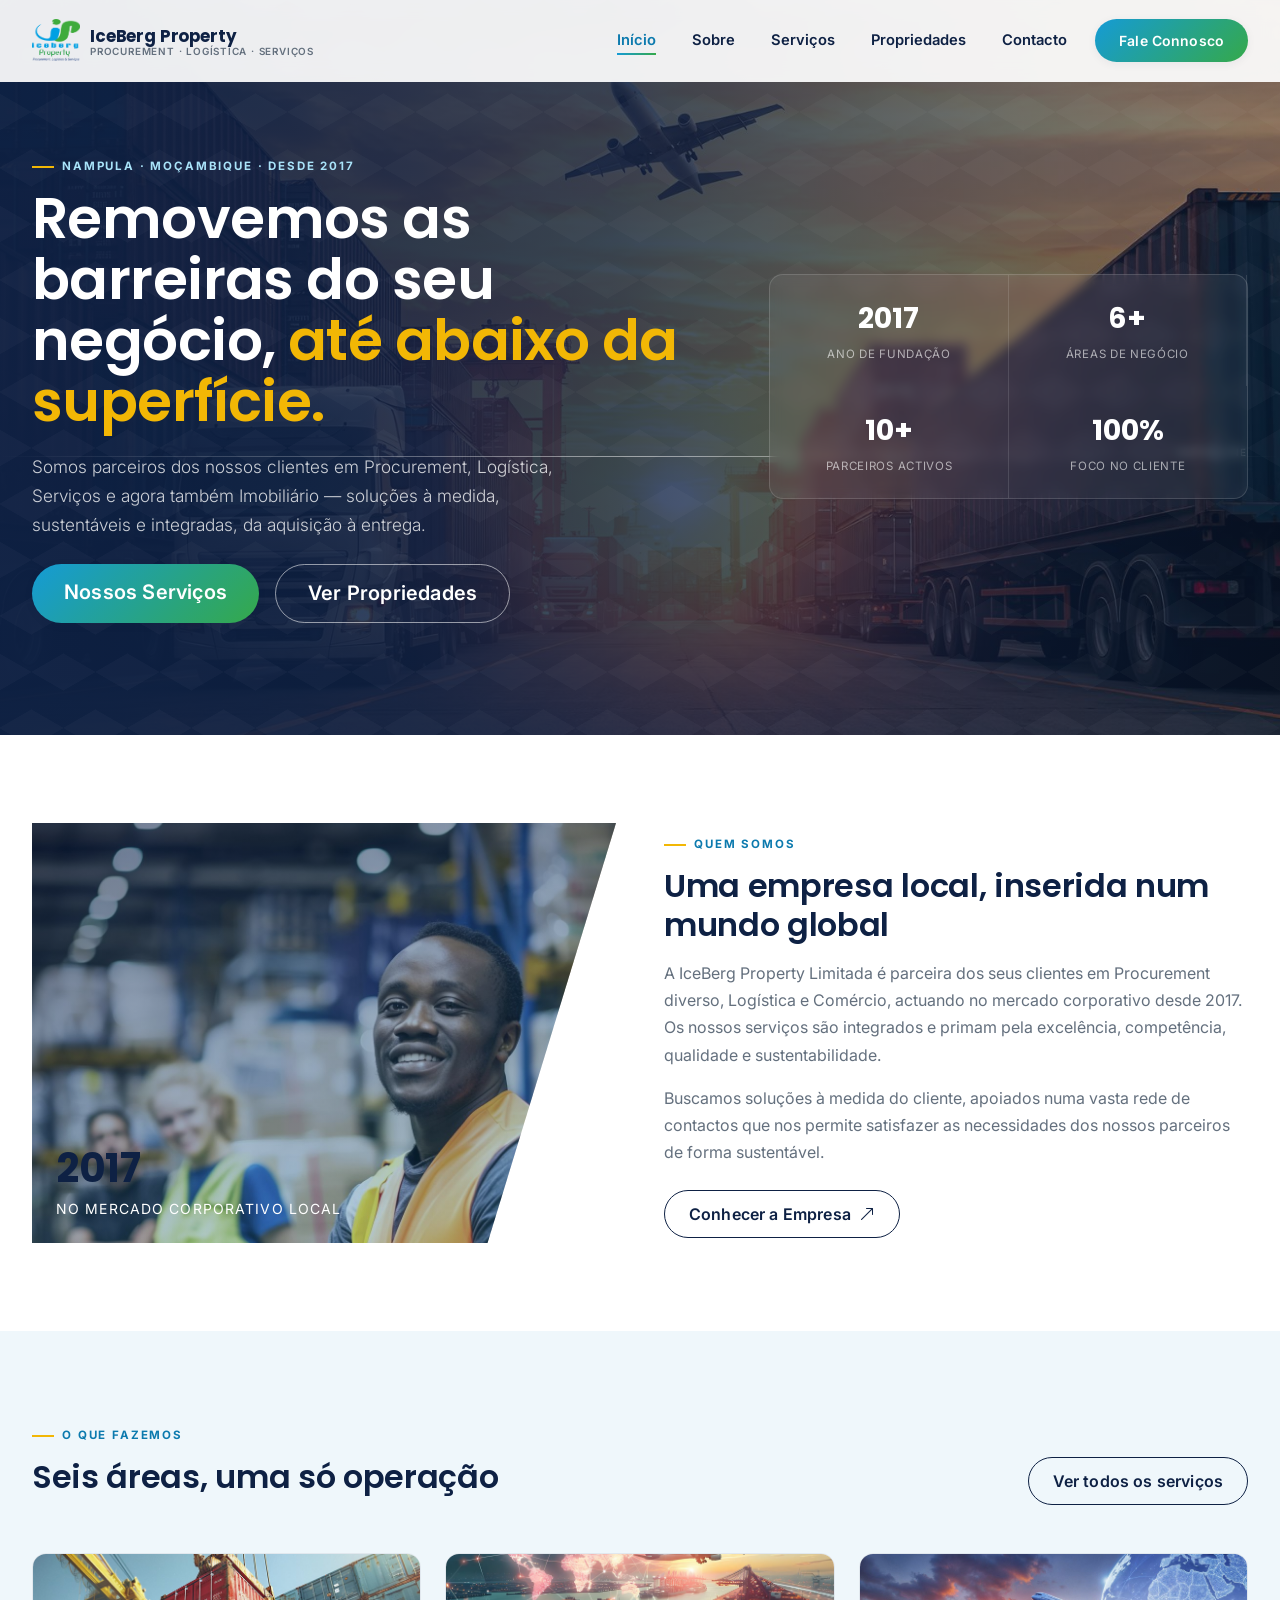
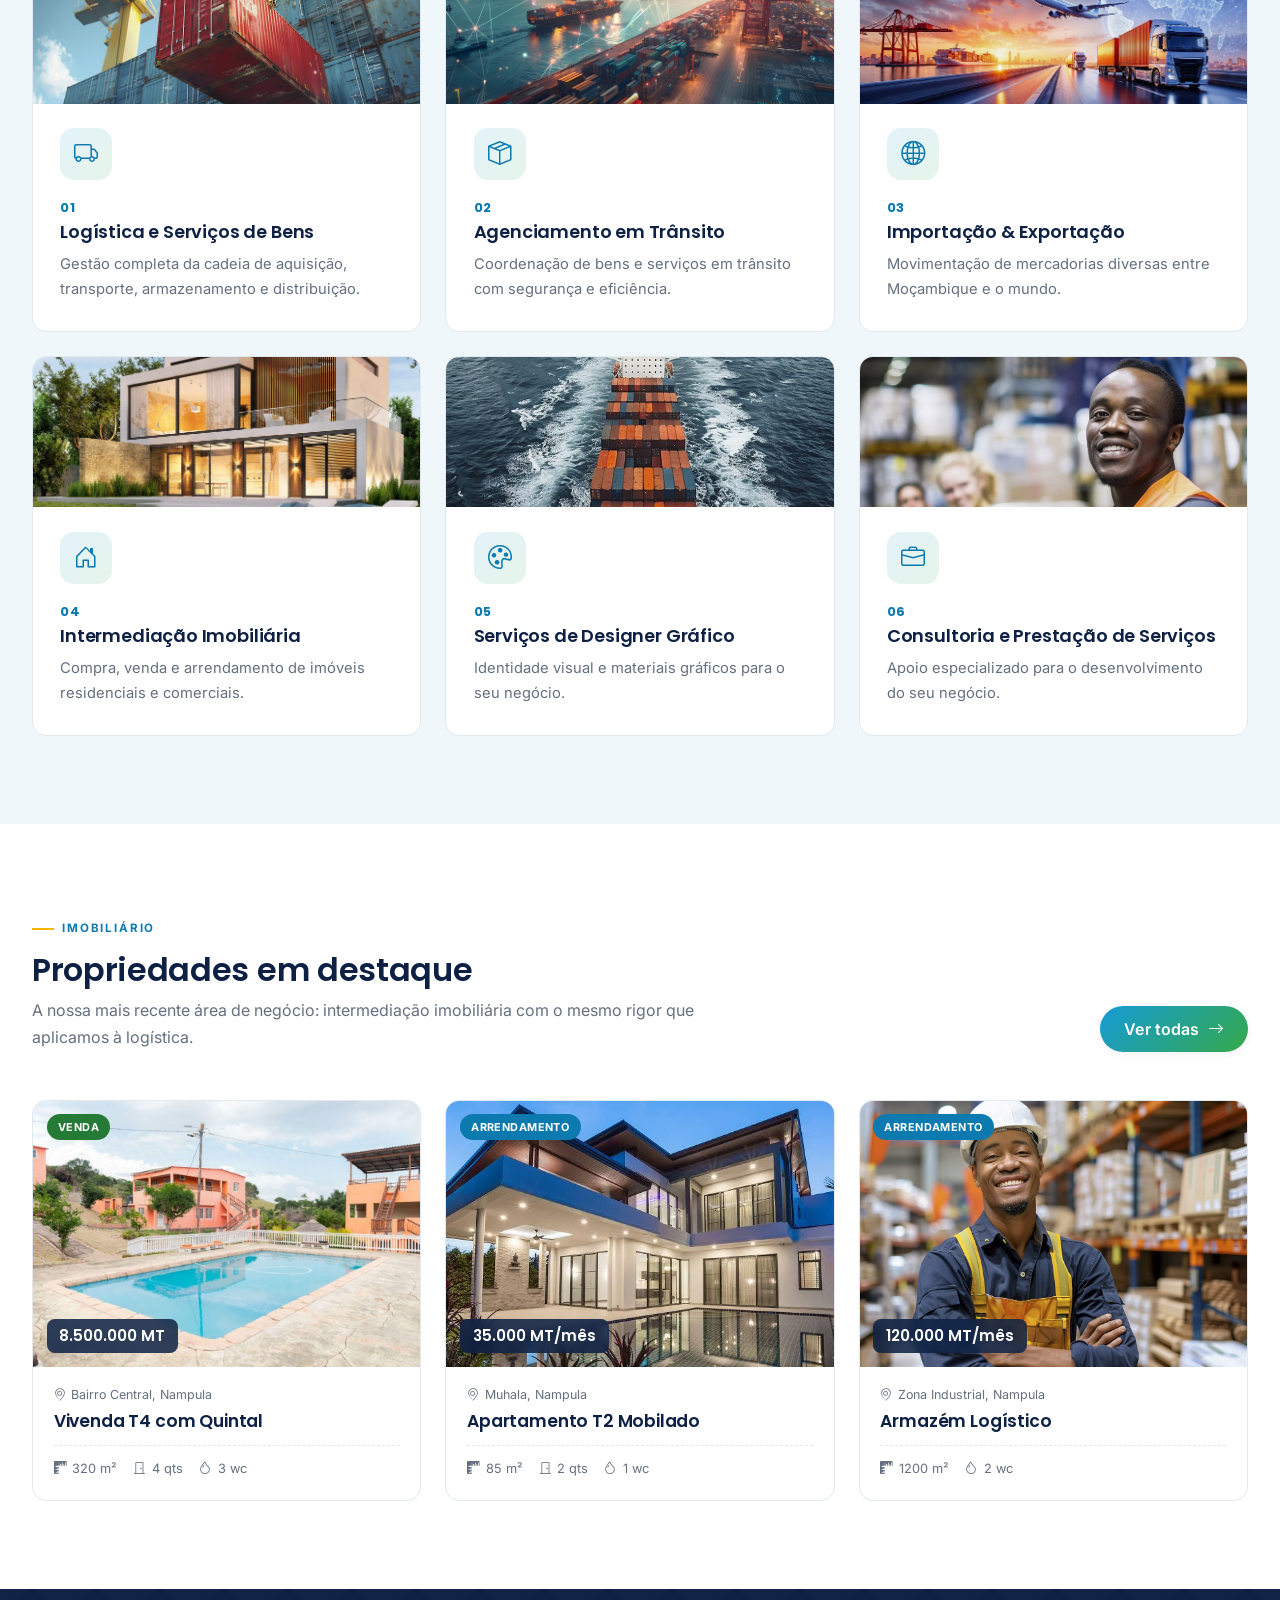
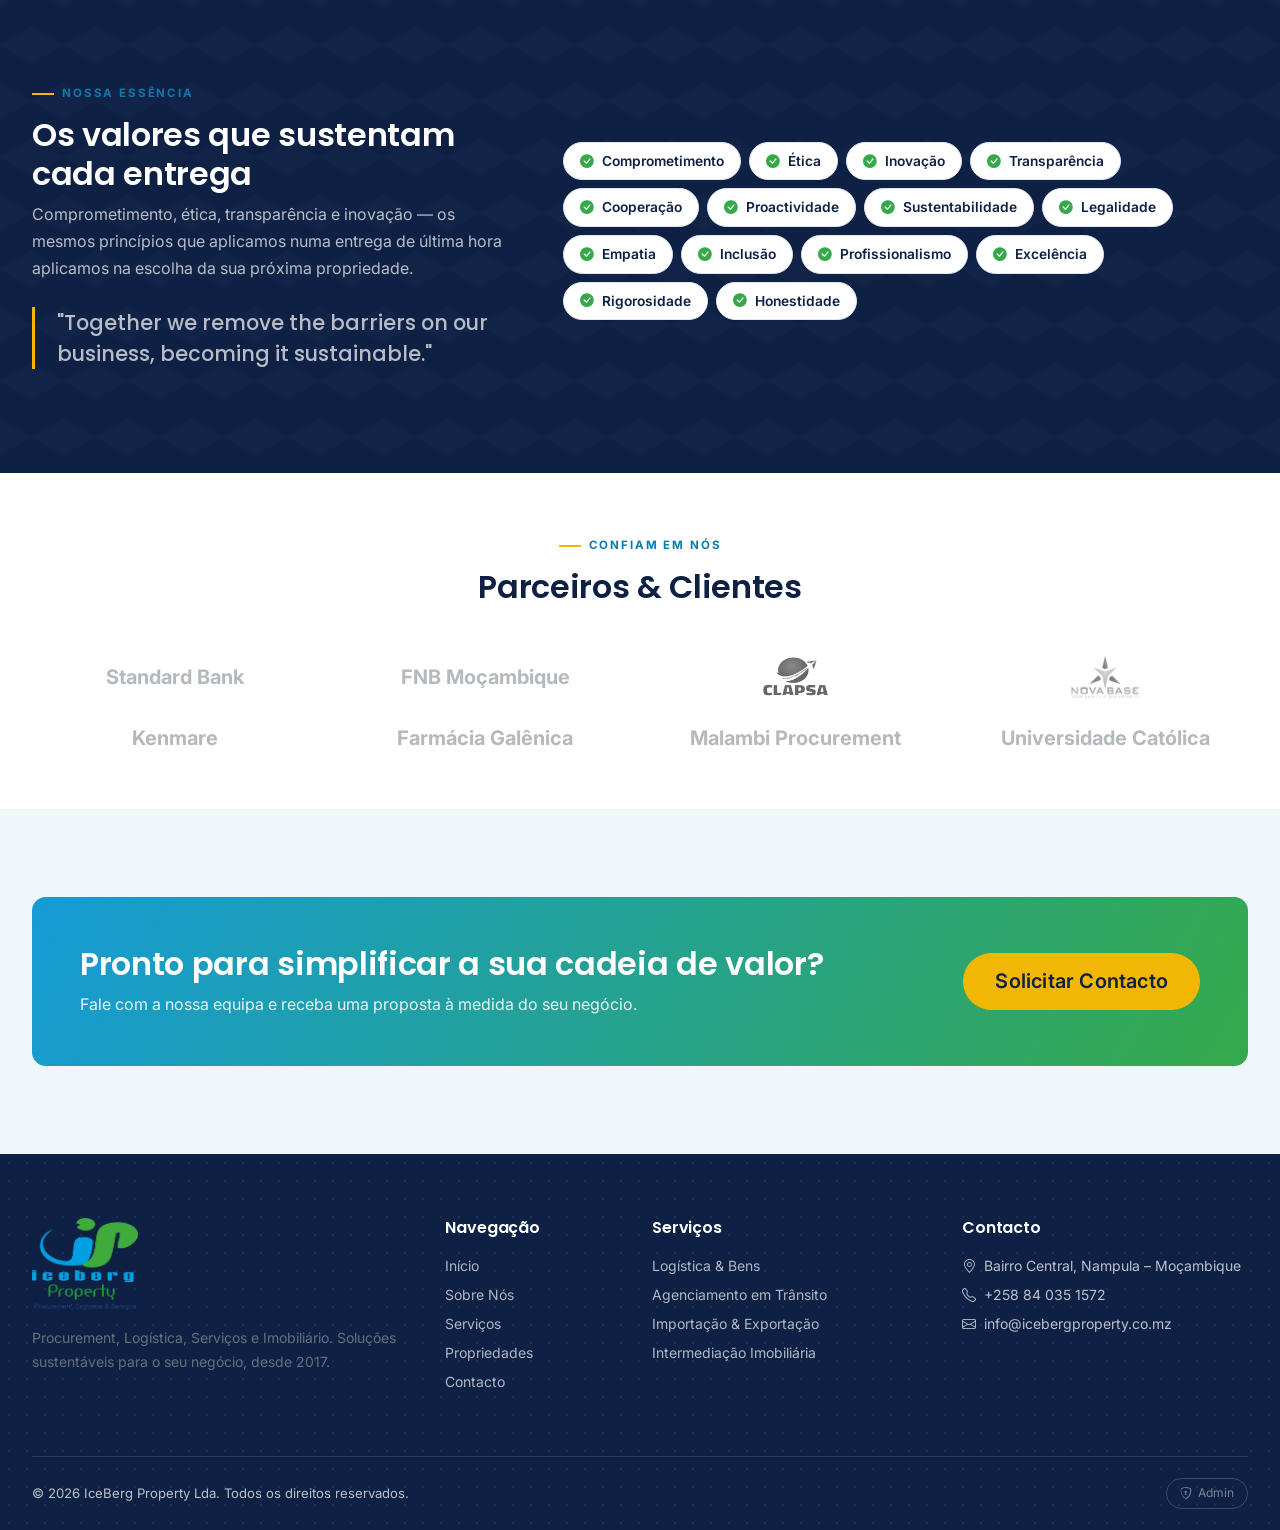
==== commit 72b91523: "Use transparent IceBerg logo in footer" ====
--- a/index.html
+++ b/index.html
@@ -193,7 +193,7 @@
   <div class="container container-xl footer-inner">
     <div class="row g-4">
       <div class="col-lg-4">
-        <img src="assets/img/logo-alt.png" class="flogo" alt="IceBerg Property">
+        <img src="assets/img/logo.png" class="flogo" alt="IceBerg Property">
         <p class="small">Procurement, Logística, Serviços e Imobiliário. Soluções sustentáveis para o seu negócio, desde 2017.</p>
       </div>
       <div class="col-lg-2 col-6">
--- a/assets/css/style.css
+++ b/assets/css/style.css
@@ -351,7 +351,14 @@
 .ib-footer h5{ color:#fff; font-size:1rem; margin-bottom:1.1rem; }
 .ib-footer a{ color: rgba(255,255,255,.68); }
 .ib-footer a:hover{ color: var(--ib-gold); }
-.ib-footer .flogo{ height:44px; margin-bottom:1rem; }
+.ib-footer .flogo{
+  width:auto;
+  height:92px;
+  max-width:230px;
+  object-fit:contain;
+  object-position:left center;
+  margin-bottom:1rem;
+}
 .ib-footer .fbottom{ border-top:1px solid rgba(255,255,255,.12); padding: 1.3rem 0; margin-top: 3rem; font-size:.82rem; }
 .ib-admin-link{
   display:inline-flex; align-items:center; gap:.4rem; font-size:.75rem; color: rgba(255,255,255,.45) !important;
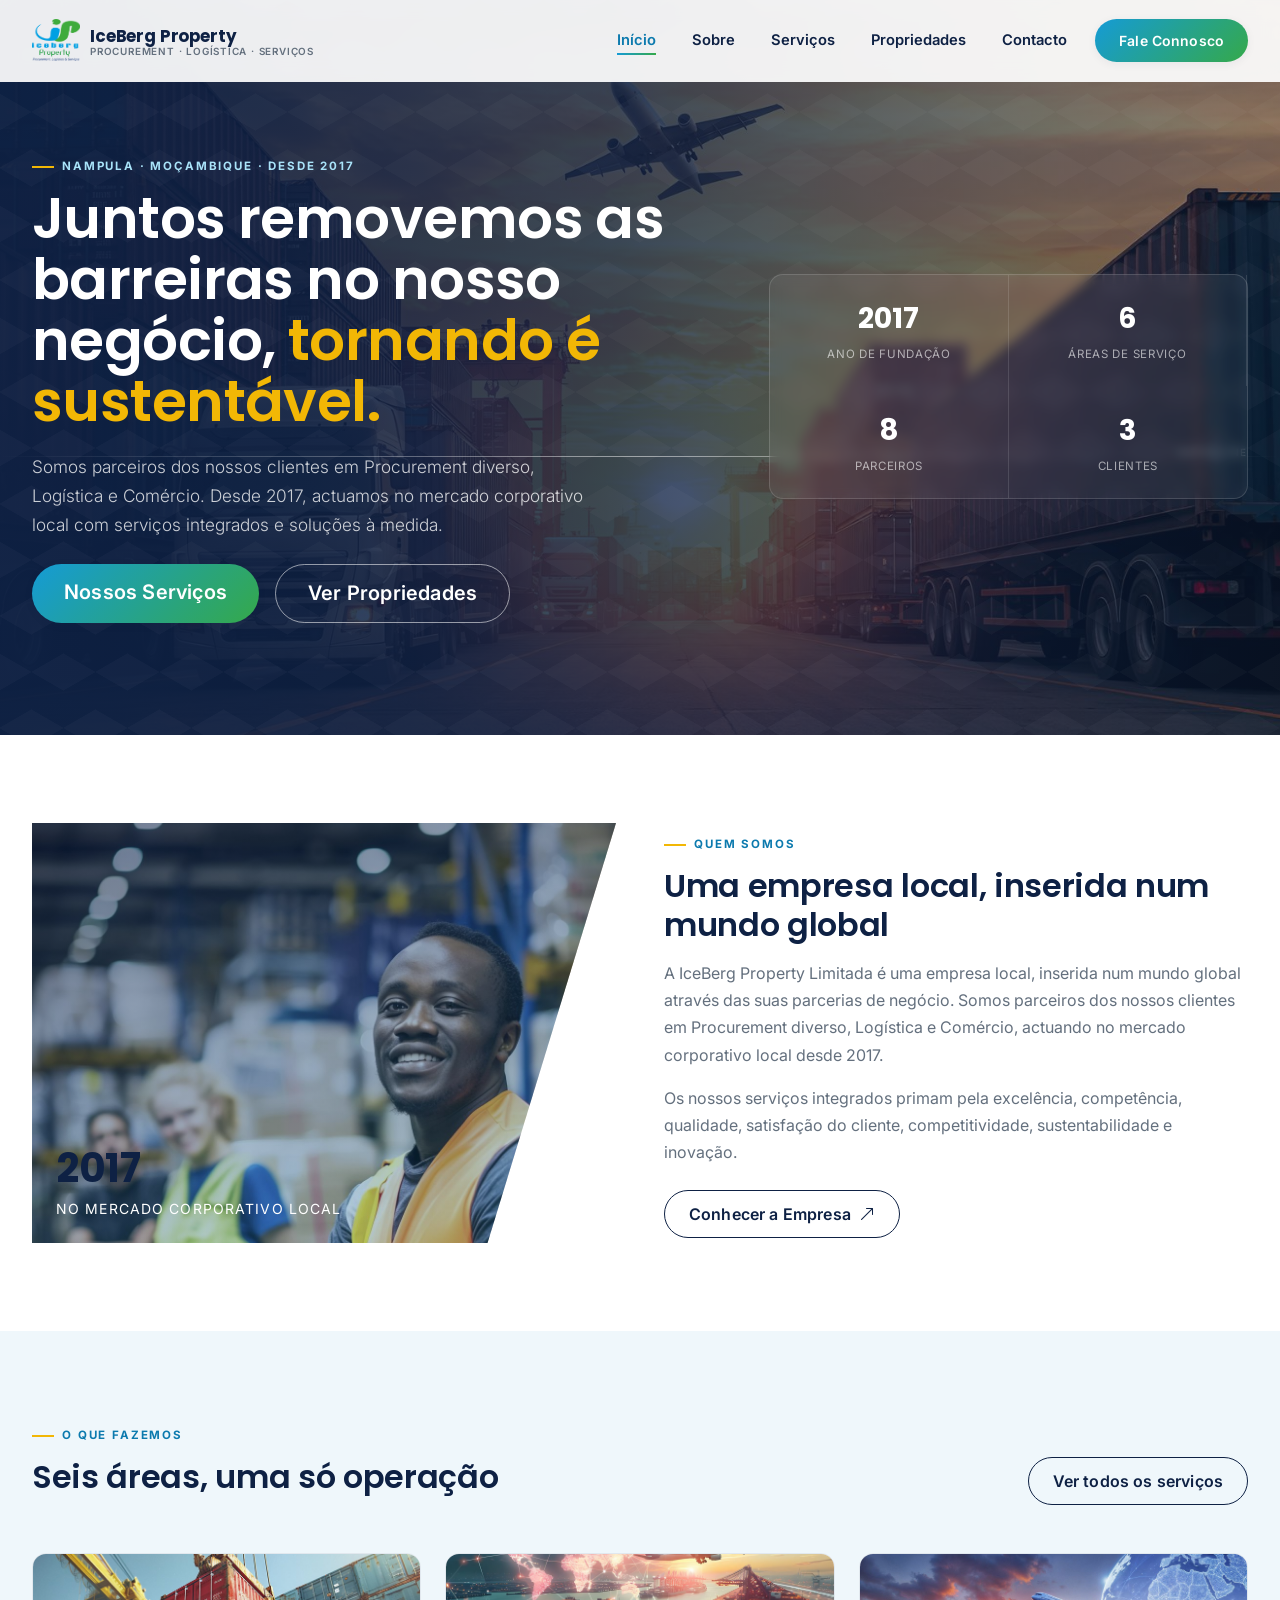
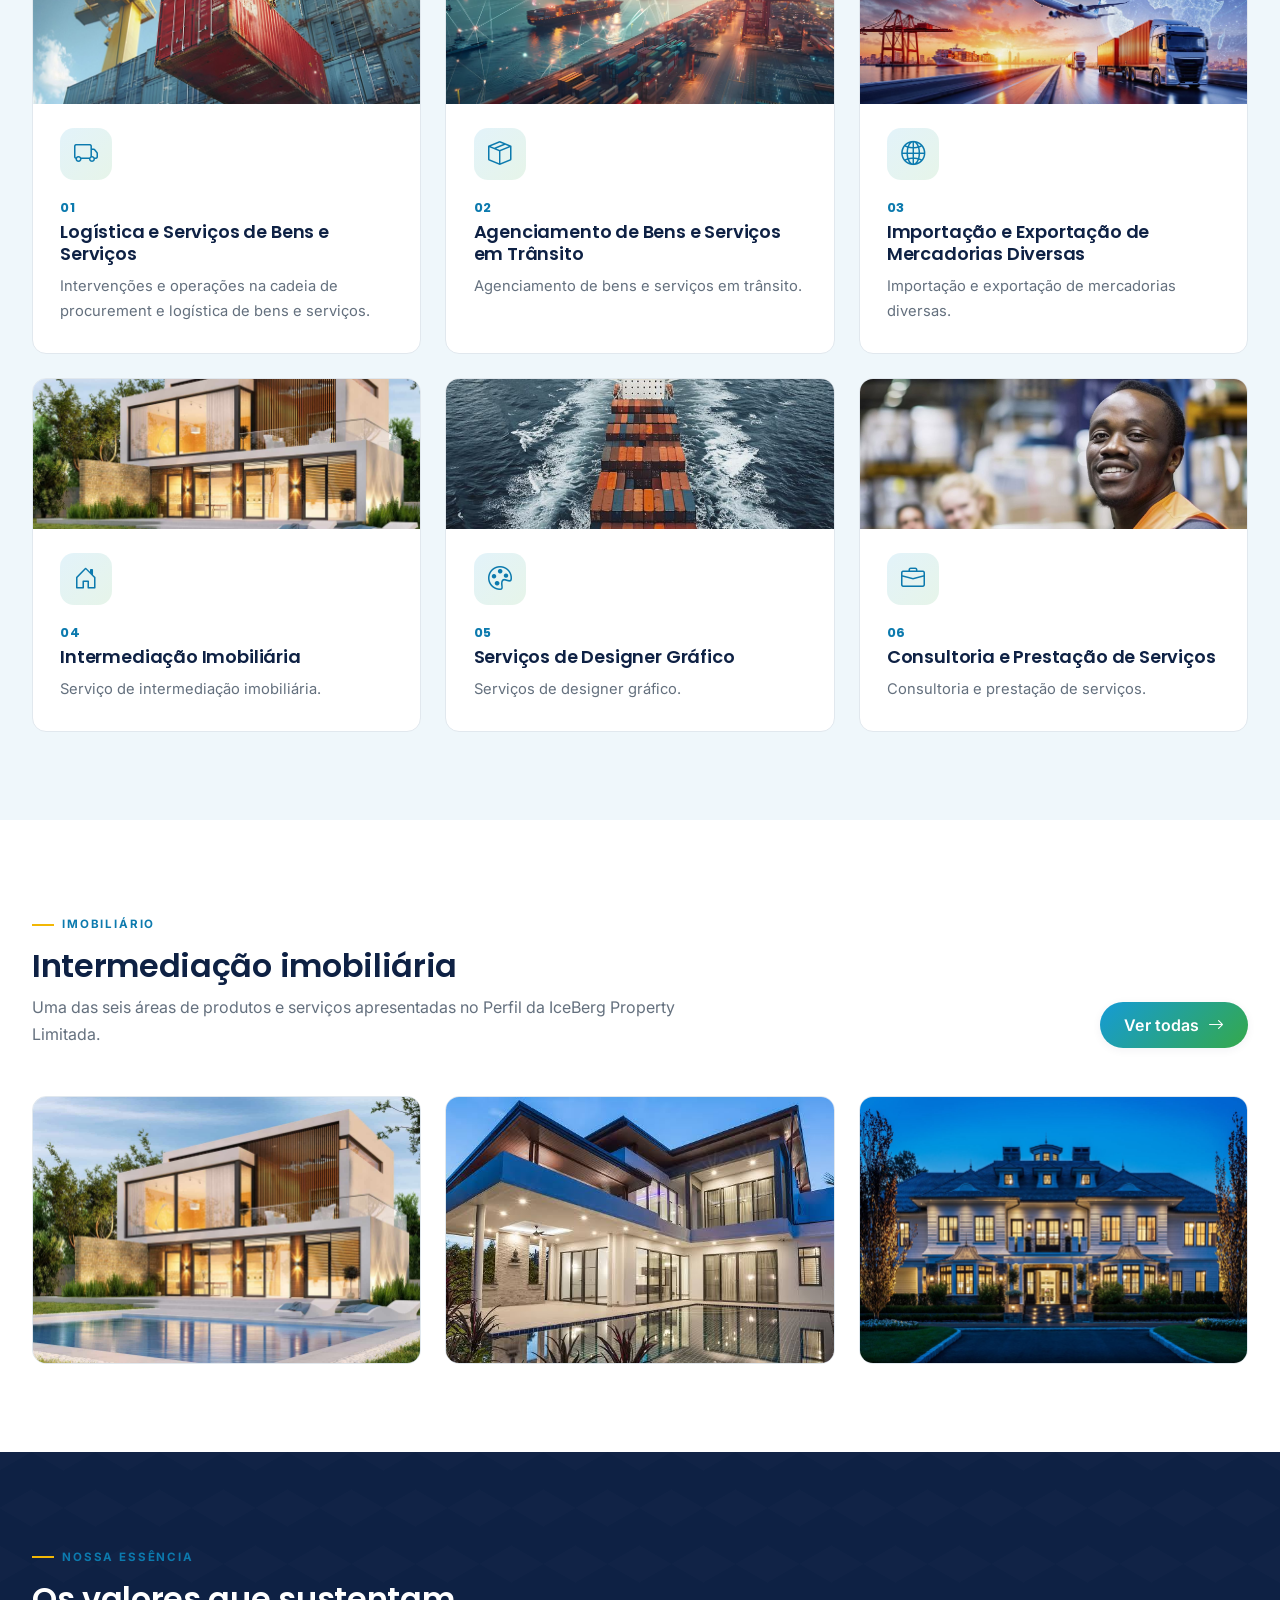
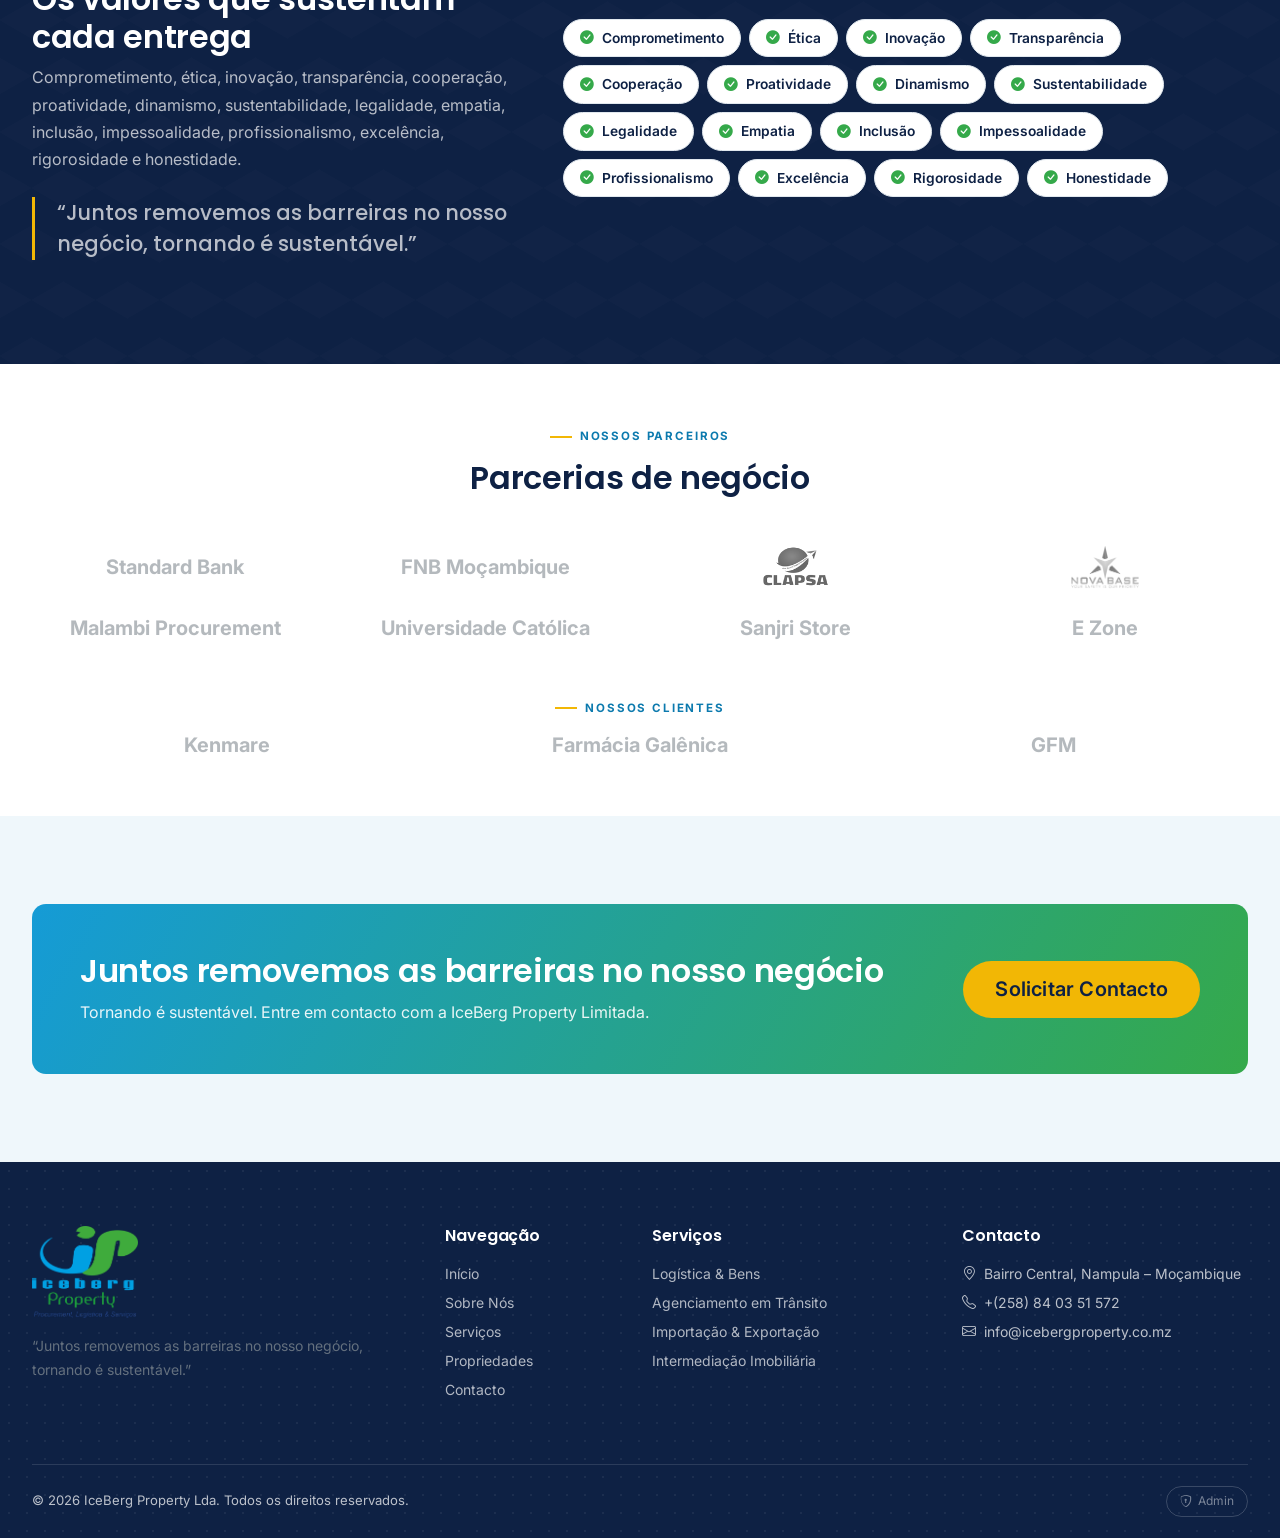
==== commit a96a9d6d: "Align website content with company profile" ====
--- a/index.html
+++ b/index.html
@@ -49,8 +49,8 @@
     <div class="row align-items-center g-5">
       <div class="col-lg-7">
         <div class="eyebrow">Nampula · Moçambique · Desde 2017</div>
-        <h1>Removemos as barreiras do seu negócio, <em>até abaixo da superfície.</em></h1>
-        <p class="lead">Somos parceiros dos nossos clientes em Procurement, Logística, Serviços e agora também Imobiliário — soluções à medida, sustentáveis e integradas, da aquisição à entrega.</p>
+        <h1>Juntos removemos as barreiras no nosso negócio, <em>tornando é sustentável.</em></h1>
+        <p class="lead">Somos parceiros dos nossos clientes em Procurement diverso, Logística e Comércio. Desde 2017, actuamos no mercado corporativo local com serviços integrados e soluções à medida.</p>
         <div class="d-flex flex-wrap gap-3 mt-4">
           <a href="servicos.html" class="btn btn-ib-primary btn-lg">Nossos Serviços</a>
           <a href="propriedades.html" class="btn btn-ib-outline-light btn-lg">Ver Propriedades</a>
@@ -59,9 +59,9 @@
       <div class="col-lg-5">
         <div class="ib-hero-stats row g-0">
           <div class="col-6 stat"><b>2017</b><span>Ano de Fundação</span></div>
-          <div class="col-6 stat"><b>6+</b><span>Áreas de Negócio</span></div>
-          <div class="col-6 stat"><b>10+</b><span>Parceiros Activos</span></div>
-          <div class="col-6 stat"><b>100%</b><span>Foco no Cliente</span></div>
+          <div class="col-6 stat"><b>6</b><span>Áreas de Serviço</span></div>
+          <div class="col-6 stat"><b>8</b><span>Parceiros</span></div>
+          <div class="col-6 stat"><b>3</b><span>Clientes</span></div>
         </div>
       </div>
     </div>
@@ -83,8 +83,8 @@
       <div class="col-lg-6 reveal">
         <div class="eyebrow">Quem Somos</div>
         <h2 class="mb-3">Uma empresa local, inserida num mundo global</h2>
-        <p>A IceBerg Property Limitada é parceira dos seus clientes em Procurement diverso, Logística e Comércio, actuando no mercado corporativo desde 2017. Os nossos serviços são integrados e primam pela excelência, competência, qualidade e sustentabilidade.</p>
-        <p>Buscamos soluções à medida do cliente, apoiados numa vasta rede de contactos que nos permite satisfazer as necessidades dos nossos parceiros de forma sustentável.</p>
+        <p>A IceBerg Property Limitada é uma empresa local, inserida num mundo global através das suas parcerias de negócio. Somos parceiros dos nossos clientes em Procurement diverso, Logística e Comércio, actuando no mercado corporativo local desde 2017.</p>
+        <p>Os nossos serviços integrados primam pela excelência, competência, qualidade, satisfação do cliente, competitividade, sustentabilidade e inovação.</p>
         <a href="sobre.html" class="btn btn-ib-outline mt-2">Conhecer a Empresa <i class="bi bi-arrow-up-right ms-1"></i></a>
       </div>
     </div>
@@ -113,14 +113,18 @@
     <div class="row justify-content-between align-items-end mb-5">
       <div class="col-lg-7 reveal">
         <div class="eyebrow">Imobiliário</div>
-        <h2>Propriedades em destaque</h2>
-        <p class="mb-0">A nossa mais recente área de negócio: intermediação imobiliária com o mesmo rigor que aplicamos à logística.</p>
+        <h2>Intermediação imobiliária</h2>
+        <p class="mb-0">Uma das seis áreas de produtos e serviços apresentadas no Perfil da IceBerg Property Limitada.</p>
       </div>
       <div class="col-lg-3 text-lg-end reveal">
         <a href="propriedades.html" class="btn btn-ib-primary">Ver todas <i class="bi bi-arrow-right ms-1"></i></a>
       </div>
     </div>
-    <div class="row g-4" id="ibHomeProperties"></div>
+    <div class="row g-4">
+      <div class="col-md-4 reveal"><div class="ib-prop-card"><div class="ib-prop-media"><img class="ib-prop-img" src="assets/img/web/GettyImages-1151832961.jpg" alt="Intermediação imobiliária" loading="lazy"></div></div></div>
+      <div class="col-md-4 reveal" style="transition-delay:70ms"><div class="ib-prop-card"><div class="ib-prop-media"><img class="ib-prop-img" src="assets/img/web/images (2).jpg" alt="Imóvel para intermediação" loading="lazy"></div></div></div>
+      <div class="col-md-4 reveal" style="transition-delay:140ms"><div class="ib-prop-card"><div class="ib-prop-media"><img class="ib-prop-img" src="assets/img/web/parallax-image-marketing-page.90.jpg" alt="Serviço de intermediação imobiliária" loading="lazy"></div></div></div>
+    </div>
   </div>
 </section>
 
@@ -132,8 +136,8 @@
       <div class="col-lg-5 reveal">
         <div class="eyebrow">Nossa Essência</div>
         <h2>Os valores que sustentam cada entrega</h2>
-        <p>Comprometimento, ética, transparência e inovação — os mesmos princípios que aplicamos numa entrega de última hora aplicamos na escolha da sua próxima propriedade.</p>
-        <p class="ib-quote mt-4">"Together we remove the barriers on our business, becoming it sustainable."</p>
+        <p>Comprometimento, ética, inovação, transparência, cooperação, proatividade, dinamismo, sustentabilidade, legalidade, empatia, inclusão, impessoalidade, profissionalismo, excelência, rigorosidade e honestidade.</p>
+        <p class="ib-quote mt-4">“Juntos removemos as barreiras no nosso negócio, tornando é sustentável.”</p>
       </div>
       <div class="col-lg-7 reveal">
         <div class="d-flex flex-wrap">
@@ -142,11 +146,13 @@
           <span class="ib-value-pill"><i class="bi bi-check-circle-fill"></i> Inovação</span>
           <span class="ib-value-pill"><i class="bi bi-check-circle-fill"></i> Transparência</span>
           <span class="ib-value-pill"><i class="bi bi-check-circle-fill"></i> Cooperação</span>
-          <span class="ib-value-pill"><i class="bi bi-check-circle-fill"></i> Proactividade</span>
+          <span class="ib-value-pill"><i class="bi bi-check-circle-fill"></i> Proatividade</span>
+          <span class="ib-value-pill"><i class="bi bi-check-circle-fill"></i> Dinamismo</span>
           <span class="ib-value-pill"><i class="bi bi-check-circle-fill"></i> Sustentabilidade</span>
           <span class="ib-value-pill"><i class="bi bi-check-circle-fill"></i> Legalidade</span>
           <span class="ib-value-pill"><i class="bi bi-check-circle-fill"></i> Empatia</span>
           <span class="ib-value-pill"><i class="bi bi-check-circle-fill"></i> Inclusão</span>
+          <span class="ib-value-pill"><i class="bi bi-check-circle-fill"></i> Impessoalidade</span>
           <span class="ib-value-pill"><i class="bi bi-check-circle-fill"></i> Profissionalismo</span>
           <span class="ib-value-pill"><i class="bi bi-check-circle-fill"></i> Excelência</span>
           <span class="ib-value-pill"><i class="bi bi-check-circle-fill"></i> Rigorosidade</span>
@@ -160,17 +166,23 @@
 <!-- ===== PARCEIROS ===== -->
 <section class="bg-white section-sm">
   <div class="container container-xl text-center">
-    <div class="eyebrow justify-content-center">Confiam em Nós</div>
-    <h2 class="mb-5">Parceiros &amp; Clientes</h2>
-    <div class="row row-cols-2 row-cols-md-4 g-4 align-items-center justify-content-center">
+    <div class="eyebrow justify-content-center">Nossos Parceiros</div>
+    <h2 class="mb-5">Parcerias de negócio</h2>
+    <div class="row row-cols-2 row-cols-md-4 g-4 align-items-center justify-content-center mb-5">
       <div class="col d-flex justify-content-center"><span class="fw-bold text-secondary fs-5 opacity-50">Standard Bank</span></div>
       <div class="col d-flex justify-content-center"><span class="fw-bold text-secondary fs-5 opacity-50">FNB Moçambique</span></div>
       <div class="col d-flex justify-content-center"><img src="assets/img/partners/logger.png" class="ib-partner-logo" alt="CLAPSA"></div>
       <div class="col d-flex justify-content-center"><img src="assets/img/partners/novabase.png" class="ib-partner-logo" alt="Nova Base"></div>
+      <div class="col d-flex justify-content-center"><span class="fw-bold text-secondary fs-5 opacity-50">Malambi Procurement</span></div>
+      <div class="col d-flex justify-content-center"><span class="fw-bold text-secondary fs-5 opacity-50">Universidade Católica</span></div>
+      <div class="col d-flex justify-content-center"><span class="fw-bold text-secondary fs-5 opacity-50">Sanjri Store</span></div>
+      <div class="col d-flex justify-content-center"><span class="fw-bold text-secondary fs-5 opacity-50">E Zone</span></div>
+    </div>
+    <div class="eyebrow justify-content-center">Nossos Clientes</div>
+    <div class="row row-cols-1 row-cols-md-3 g-4 align-items-center justify-content-center">
       <div class="col d-flex justify-content-center"><span class="fw-bold text-secondary fs-5 opacity-50">Kenmare</span></div>
       <div class="col d-flex justify-content-center"><span class="fw-bold text-secondary fs-5 opacity-50">Farmácia Galênica</span></div>
-      <div class="col d-flex justify-content-center"><span class="fw-bold text-secondary fs-5 opacity-50">Malambi Procurement</span></div>
-      <div class="col d-flex justify-content-center"><span class="fw-bold text-secondary fs-5 opacity-50">Universidade Católica</span></div>
+      <div class="col d-flex justify-content-center"><span class="fw-bold text-secondary fs-5 opacity-50">GFM</span></div>
     </div>
   </div>
 </section>
@@ -180,8 +192,8 @@
   <div class="container container-xl">
     <div class="rounded-ib p-5 p-lg-5 text-center text-lg-start d-flex flex-column flex-lg-row align-items-lg-center justify-content-between gap-4" style="background: linear-gradient(120deg, var(--ib-blue), var(--ib-green));">
       <div>
-        <h2 class="text-white mb-2">Pronto para simplificar a sua cadeia de valor?</h2>
-        <p class="text-white mb-0" style="opacity:.9;">Fale com a nossa equipa e receba uma proposta à medida do seu negócio.</p>
+        <h2 class="text-white mb-2">Juntos removemos as barreiras no nosso negócio</h2>
+        <p class="text-white mb-0" style="opacity:.9;">Tornando é sustentável. Entre em contacto com a IceBerg Property Limitada.</p>
       </div>
       <a href="contacto.html" class="btn btn-ib-gold btn-lg flex-shrink-0">Solicitar Contacto</a>
     </div>
@@ -194,7 +206,7 @@
     <div class="row g-4">
       <div class="col-lg-4">
         <img src="assets/img/logo.png" class="flogo" alt="IceBerg Property">
-        <p class="small">Procurement, Logística, Serviços e Imobiliário. Soluções sustentáveis para o seu negócio, desde 2017.</p>
+        <p class="small">“Juntos removemos as barreiras no nosso negócio, tornando é sustentável.”</p>
       </div>
       <div class="col-lg-2 col-6">
         <h5>Navegação</h5>
@@ -219,7 +231,7 @@
         <h5>Contacto</h5>
         <ul class="list-unstyled small d-flex flex-column gap-2">
           <li><i class="bi bi-geo-alt me-2"></i>Bairro Central, Nampula – Moçambique</li>
-          <li><i class="bi bi-telephone me-2"></i>+258 84 035 1572</li>
+          <li><i class="bi bi-telephone me-2"></i>+(258) 84 03 51 572</li>
           <li><i class="bi bi-envelope me-2"></i>info@icebergproperty.co.mz</li>
         </ul>
       </div>
@@ -239,12 +251,12 @@
 <script>
   const ICONS = ['bi-truck','bi-box-seam','bi-globe2','bi-house-door','bi-palette','bi-briefcase'];
   const SERVICES = [
-    {t:'Logística e Serviços de Bens', d:'Gestão completa da cadeia de aquisição, transporte, armazenamento e distribuição.'},
-    {t:'Agenciamento em Trânsito', d:'Coordenação de bens e serviços em trânsito com segurança e eficiência.'},
-    {t:'Importação &amp; Exportação', d:'Movimentação de mercadorias diversas entre Moçambique e o mundo.'},
-    {t:'Intermediação Imobiliária', d:'Compra, venda e arrendamento de imóveis residenciais e comerciais.'},
-    {t:'Serviços de Designer Gráfico', d:'Identidade visual e materiais gráficos para o seu negócio.'},
-    {t:'Consultoria e Prestação de Serviços', d:'Apoio especializado para o desenvolvimento do seu negócio.'},
+    {t:'Logística e Serviços de Bens e Serviços', d:'Intervenções e operações na cadeia de procurement e logística de bens e serviços.'},
+    {t:'Agenciamento de Bens e Serviços em Trânsito', d:'Agenciamento de bens e serviços em trânsito.'},
+    {t:'Importação e Exportação de Mercadorias Diversas', d:'Importação e exportação de mercadorias diversas.'},
+    {t:'Intermediação Imobiliária', d:'Serviço de intermediação imobiliária.'},
+    {t:'Serviços de Designer Gráfico', d:'Serviços de designer gráfico.'},
+    {t:'Consultoria e Prestação de Serviços', d:'Consultoria e prestação de serviços.'},
   ];
   const SERVICE_IMAGES = [
     'assets/img/web/transport-logistics-products (1).jpg',
@@ -267,26 +279,6 @@
       </div>
     </div>`).join('');
 
-  const feats = ibGetProperties().filter(p=>p.destaque).slice(0,3);
-  document.getElementById('ibHomeProperties').innerHTML = feats.map((p,i)=>`
-    <div class="col-md-6 col-lg-4 reveal" style="transition-delay:${i*70}ms">
-      <div class="ib-prop-card">
-        <div class="ib-prop-media">
-          <span class="ib-prop-status ${p.estado==='Venda'?'status-venda':'status-arrendamento'}">${p.estado}</span>
-          <span class="ib-prop-price">${ibFmtPrice(p)}</span>
-          ${ibPropMedia(p, i)}
-        </div>
-        <div class="ib-prop-body">
-          <div class="loc"><i class="bi bi-geo-alt"></i>${p.localizacao}</div>
-          <h4>${p.title}</h4>
-          <div class="ib-prop-feats">
-            <span><i class="bi bi-rulers"></i>${p.area} m²</span>
-            ${p.quartos? `<span><i class="bi bi-door-closed"></i>${p.quartos} qts</span>`:''}
-            ${p.wc? `<span><i class="bi bi-droplet"></i>${p.wc} wc</span>`:''}
-          </div>
-        </div>
-      </div>
-    </div>`).join('');
 </script>
 </body>
 </html>
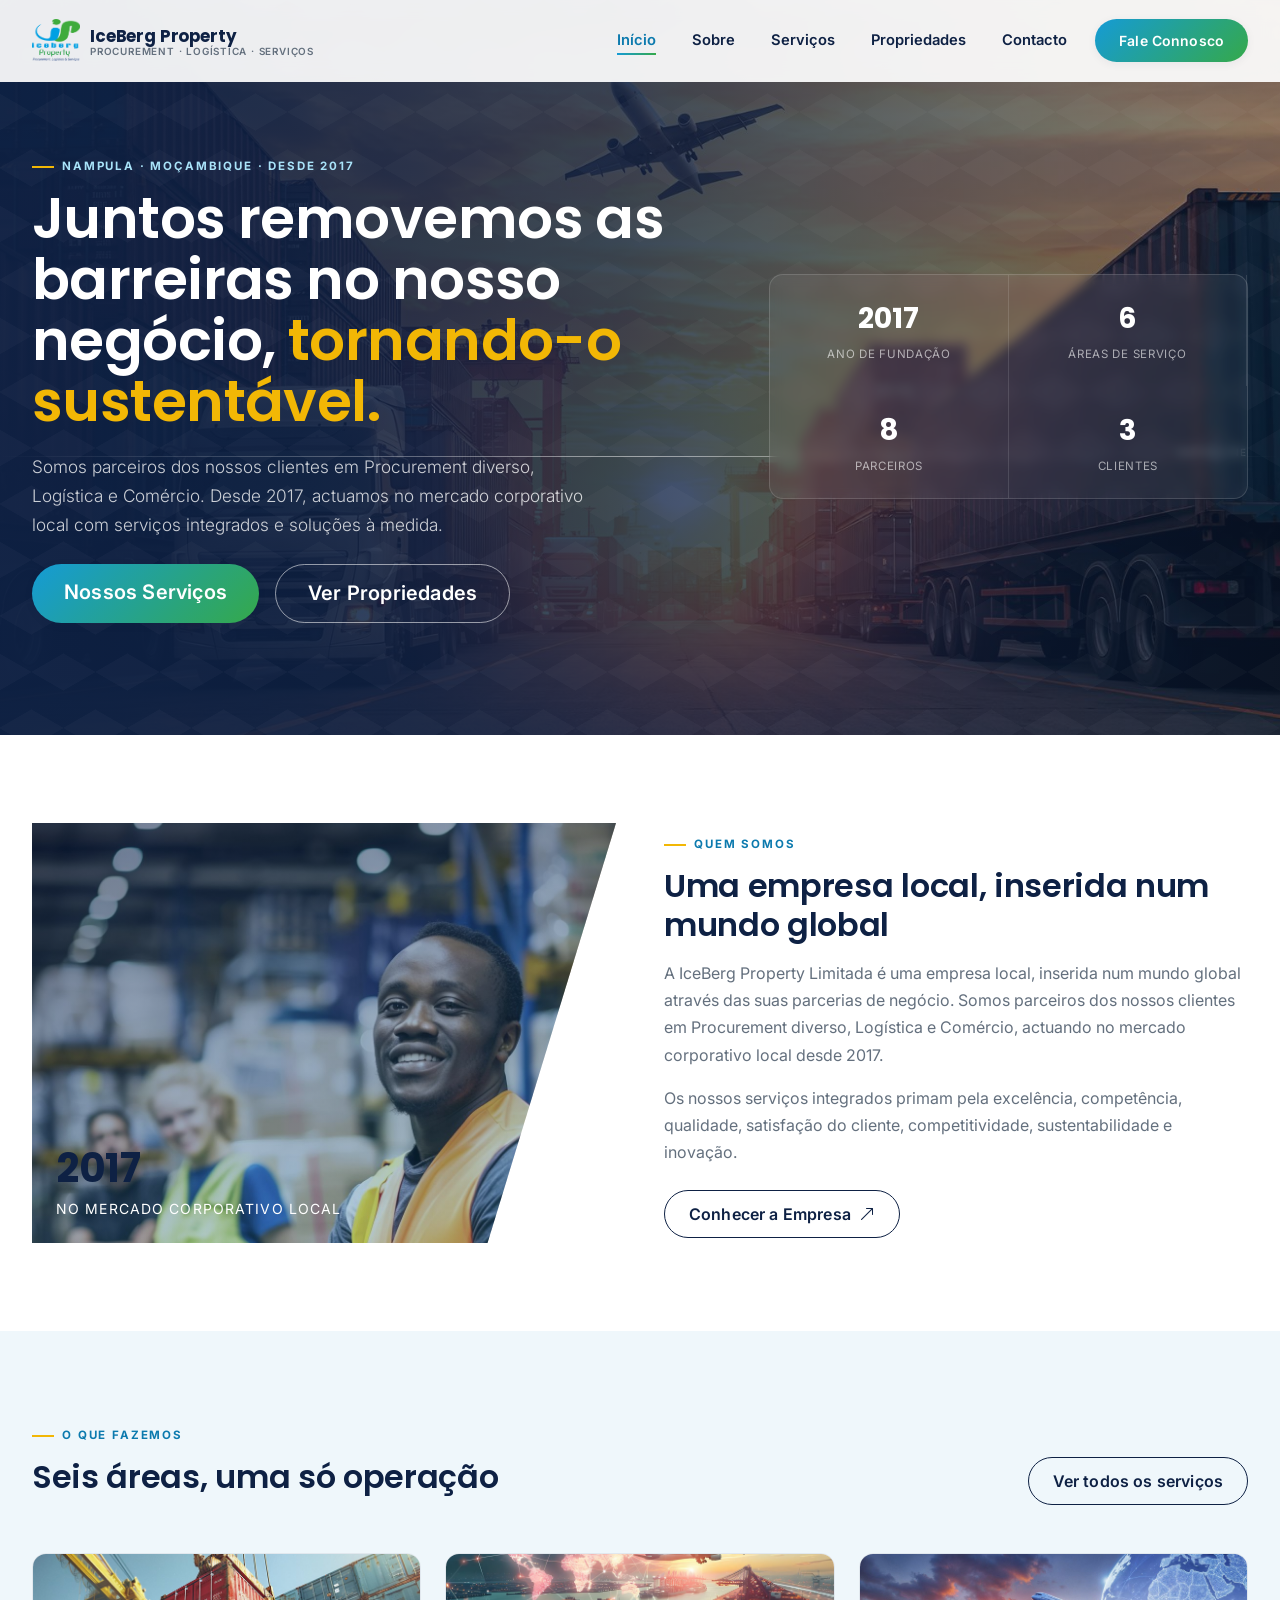
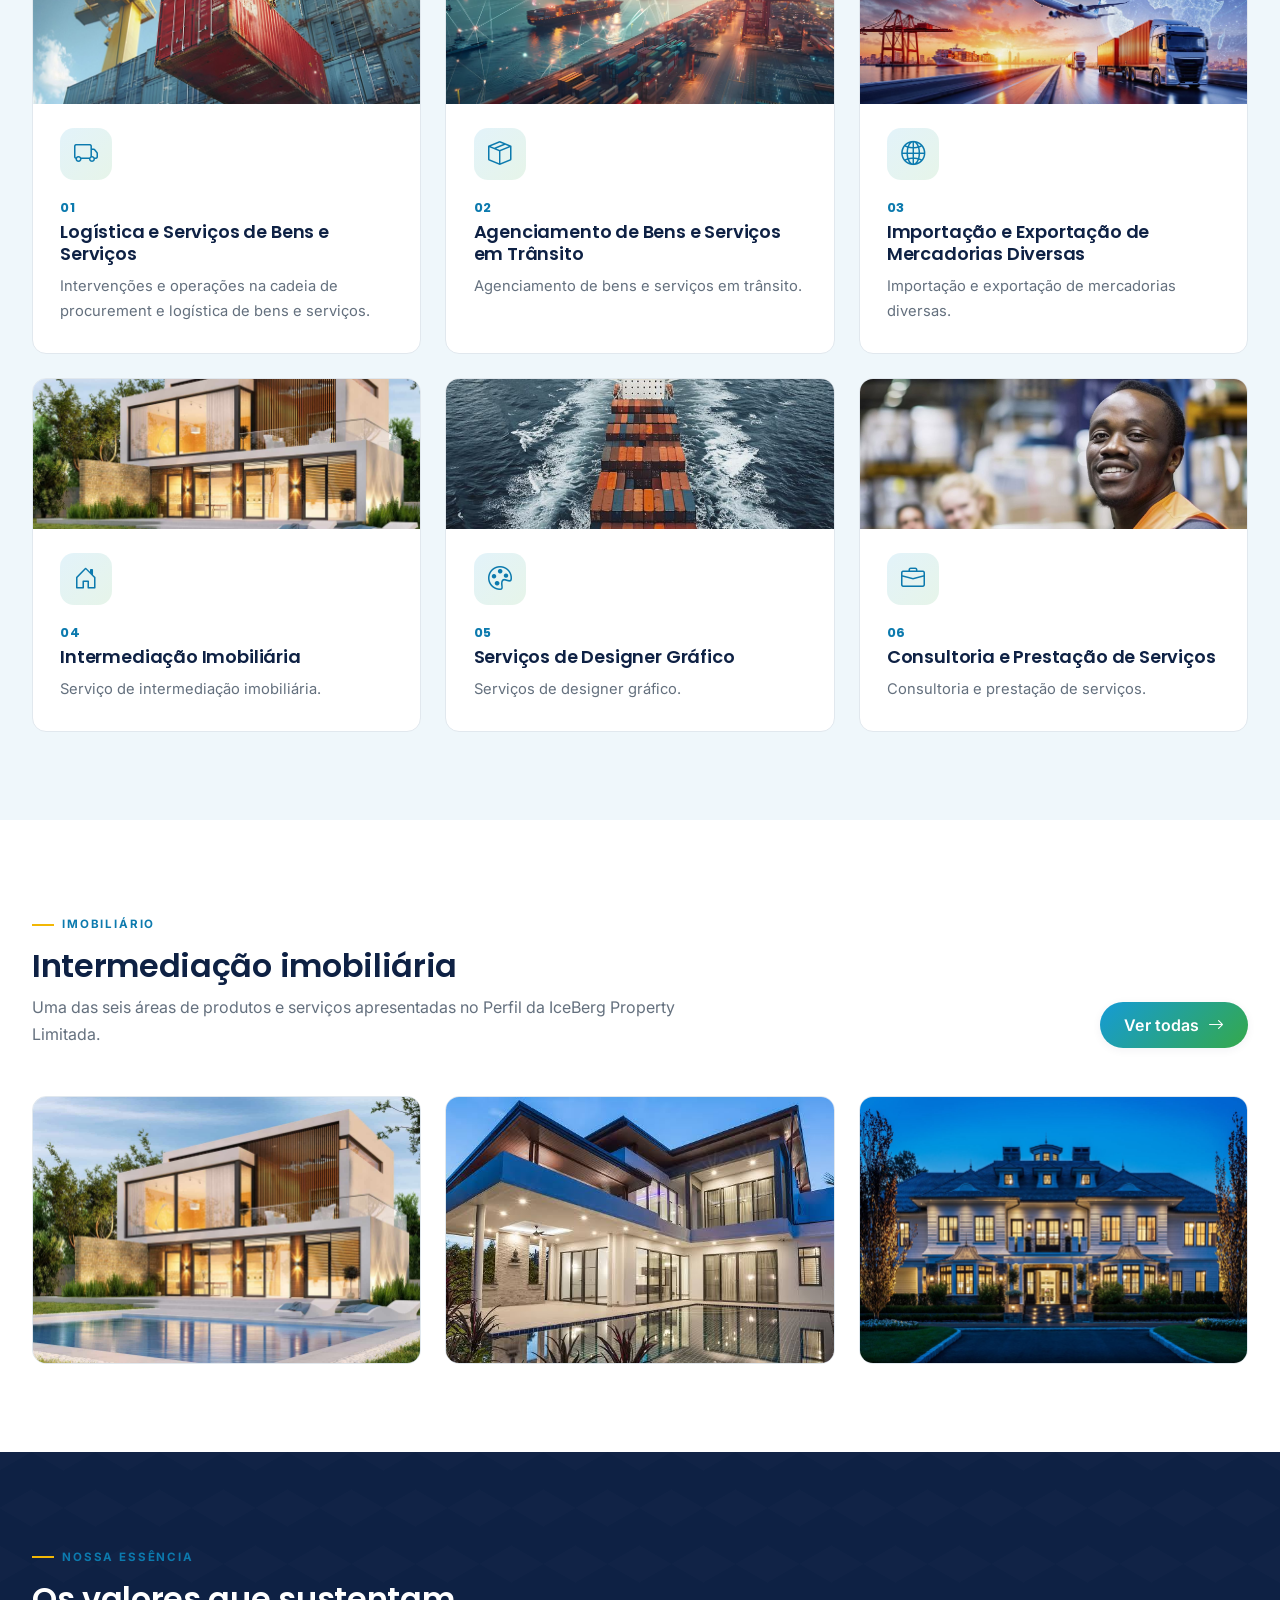
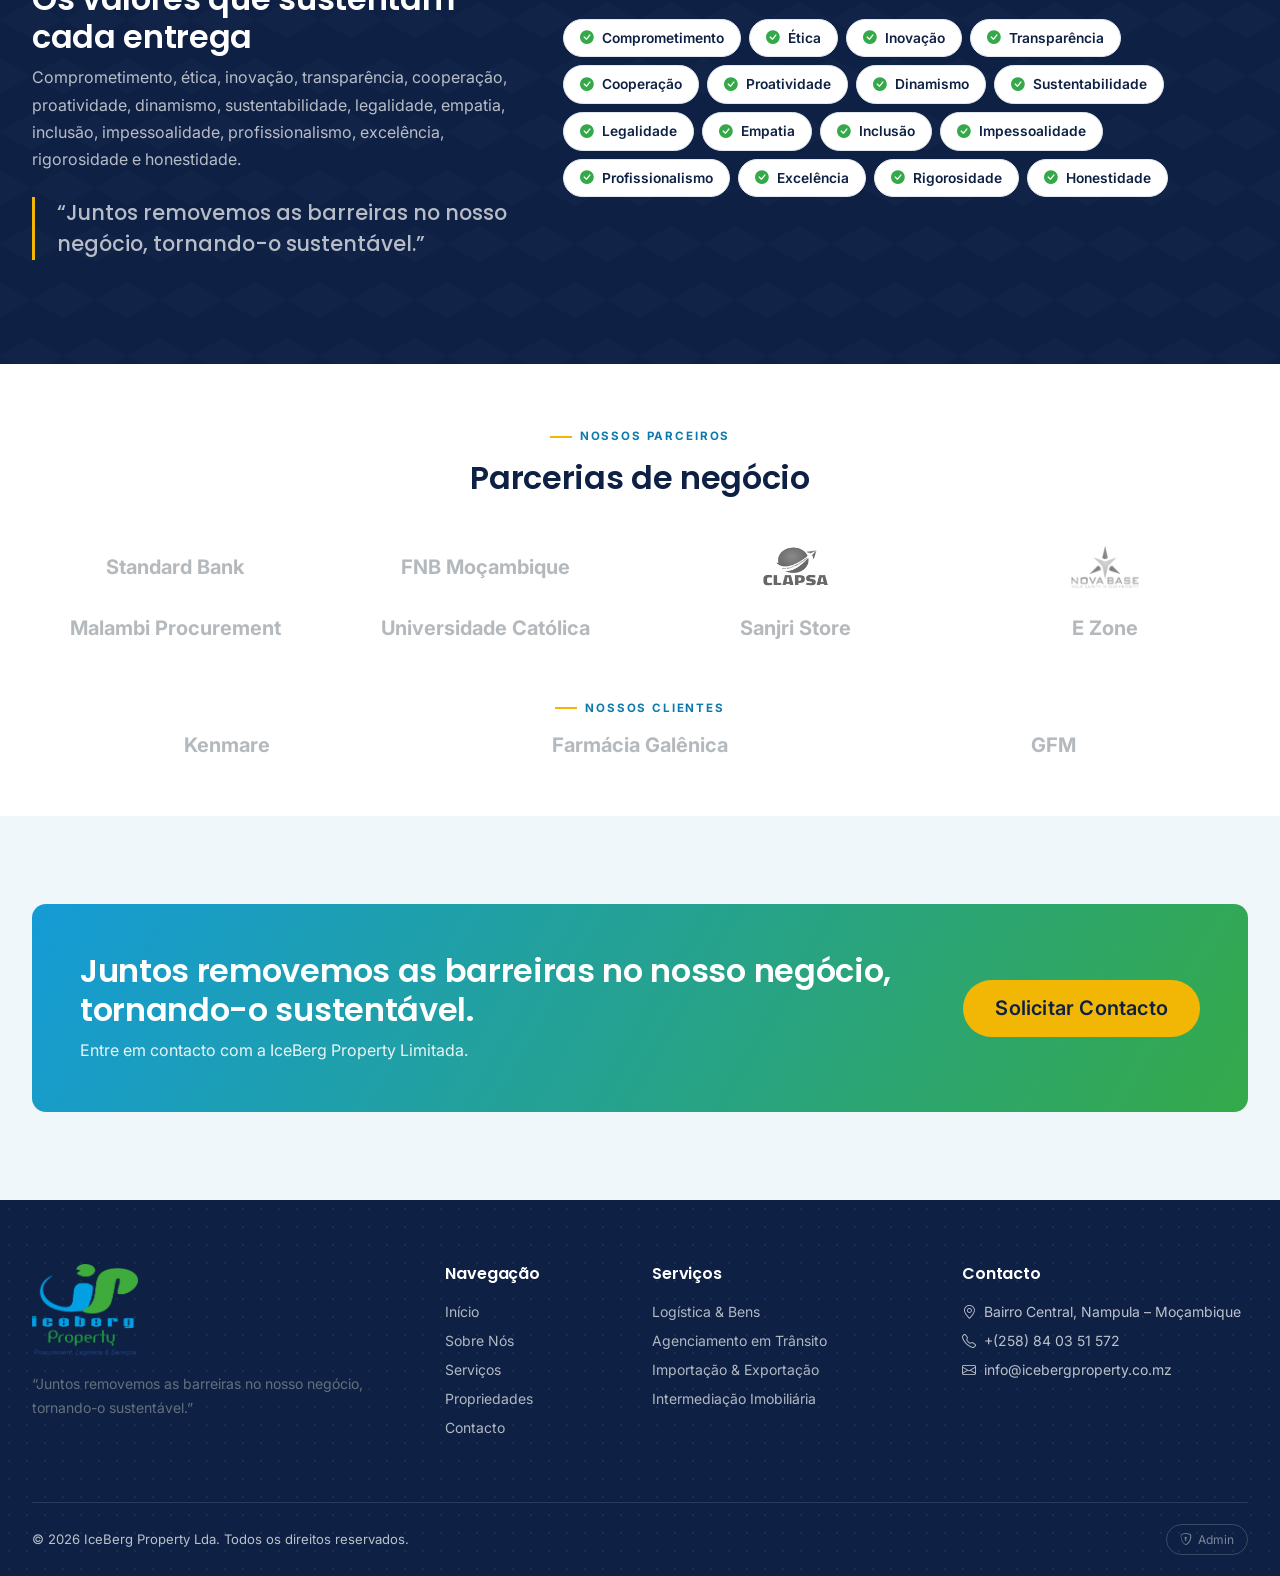
==== commit f3df87ed: "Correct company slogan wording" ====
--- a/index.html
+++ b/index.html
@@ -49,7 +49,7 @@
     <div class="row align-items-center g-5">
       <div class="col-lg-7">
         <div class="eyebrow">Nampula · Moçambique · Desde 2017</div>
-        <h1>Juntos removemos as barreiras no nosso negócio, <em>tornando é sustentável.</em></h1>
+        <h1>Juntos removemos as barreiras no nosso negócio, <em>tornando-o sustentável.</em></h1>
         <p class="lead">Somos parceiros dos nossos clientes em Procurement diverso, Logística e Comércio. Desde 2017, actuamos no mercado corporativo local com serviços integrados e soluções à medida.</p>
         <div class="d-flex flex-wrap gap-3 mt-4">
           <a href="servicos.html" class="btn btn-ib-primary btn-lg">Nossos Serviços</a>
@@ -137,7 +137,7 @@
         <div class="eyebrow">Nossa Essência</div>
         <h2>Os valores que sustentam cada entrega</h2>
         <p>Comprometimento, ética, inovação, transparência, cooperação, proatividade, dinamismo, sustentabilidade, legalidade, empatia, inclusão, impessoalidade, profissionalismo, excelência, rigorosidade e honestidade.</p>
-        <p class="ib-quote mt-4">“Juntos removemos as barreiras no nosso negócio, tornando é sustentável.”</p>
+        <p class="ib-quote mt-4">“Juntos removemos as barreiras no nosso negócio, tornando-o sustentável.”</p>
       </div>
       <div class="col-lg-7 reveal">
         <div class="d-flex flex-wrap">
@@ -192,8 +192,8 @@
   <div class="container container-xl">
     <div class="rounded-ib p-5 p-lg-5 text-center text-lg-start d-flex flex-column flex-lg-row align-items-lg-center justify-content-between gap-4" style="background: linear-gradient(120deg, var(--ib-blue), var(--ib-green));">
       <div>
-        <h2 class="text-white mb-2">Juntos removemos as barreiras no nosso negócio</h2>
-        <p class="text-white mb-0" style="opacity:.9;">Tornando é sustentável. Entre em contacto com a IceBerg Property Limitada.</p>
+        <h2 class="text-white mb-2">Juntos removemos as barreiras no nosso negócio, tornando-o sustentável.</h2>
+        <p class="text-white mb-0" style="opacity:.9;">Entre em contacto com a IceBerg Property Limitada.</p>
       </div>
       <a href="contacto.html" class="btn btn-ib-gold btn-lg flex-shrink-0">Solicitar Contacto</a>
     </div>
@@ -206,7 +206,7 @@
     <div class="row g-4">
       <div class="col-lg-4">
         <img src="assets/img/logo.png" class="flogo" alt="IceBerg Property">
-        <p class="small">“Juntos removemos as barreiras no nosso negócio, tornando é sustentável.”</p>
+        <p class="small">“Juntos removemos as barreiras no nosso negócio, tornando-o sustentável.”</p>
       </div>
       <div class="col-lg-2 col-6">
         <h5>Navegação</h5>
